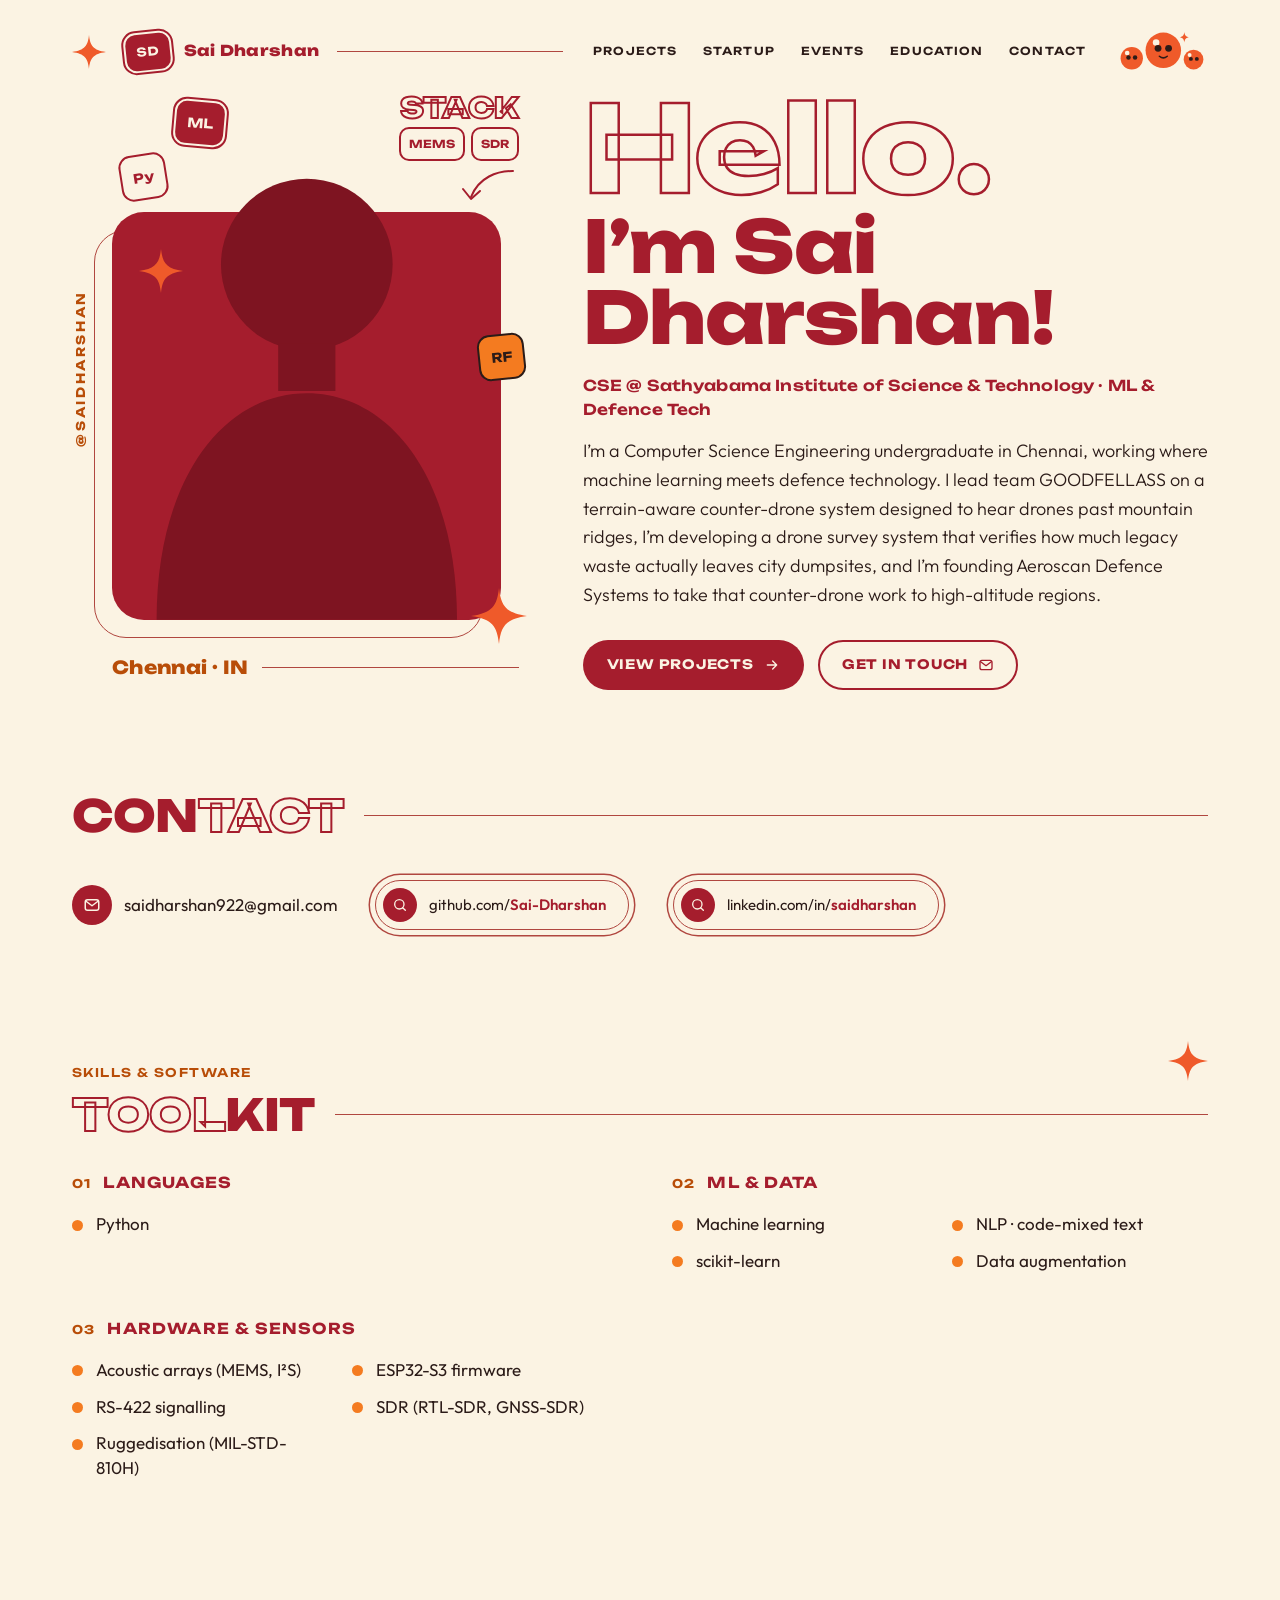
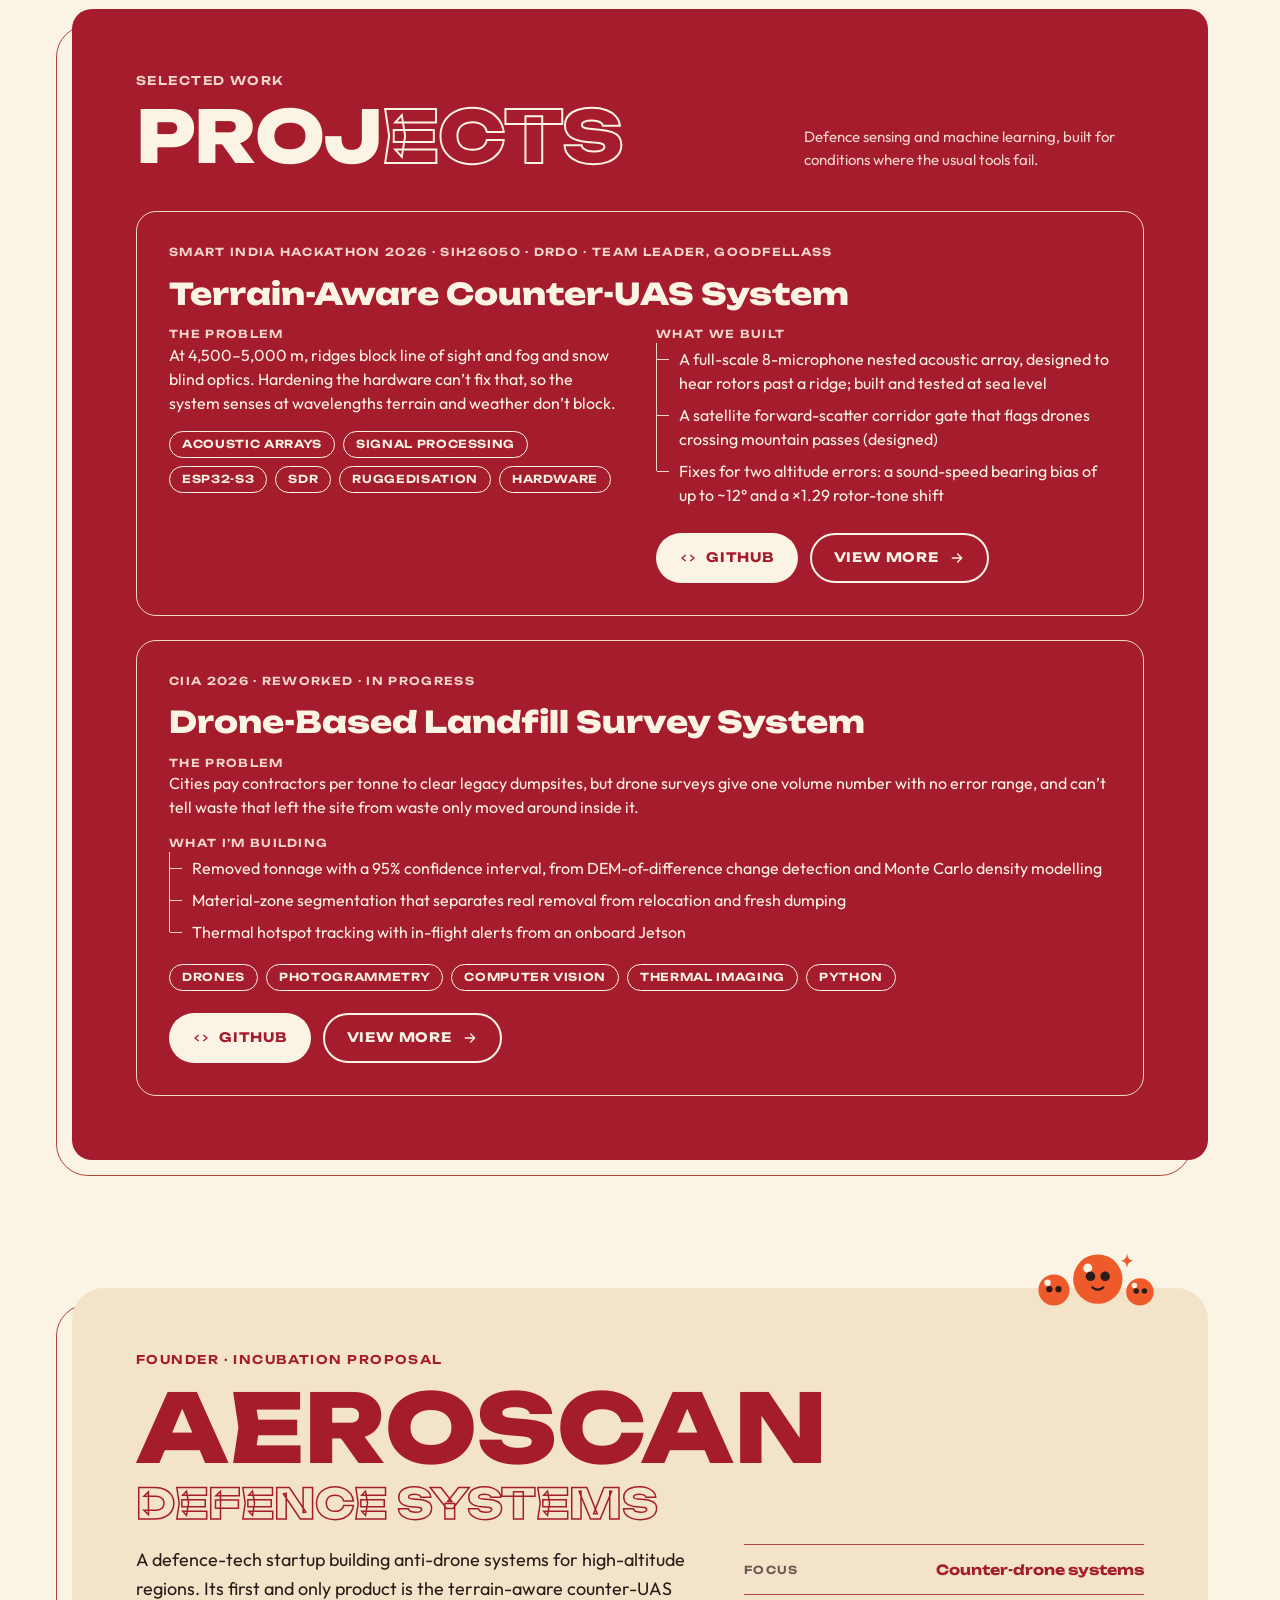
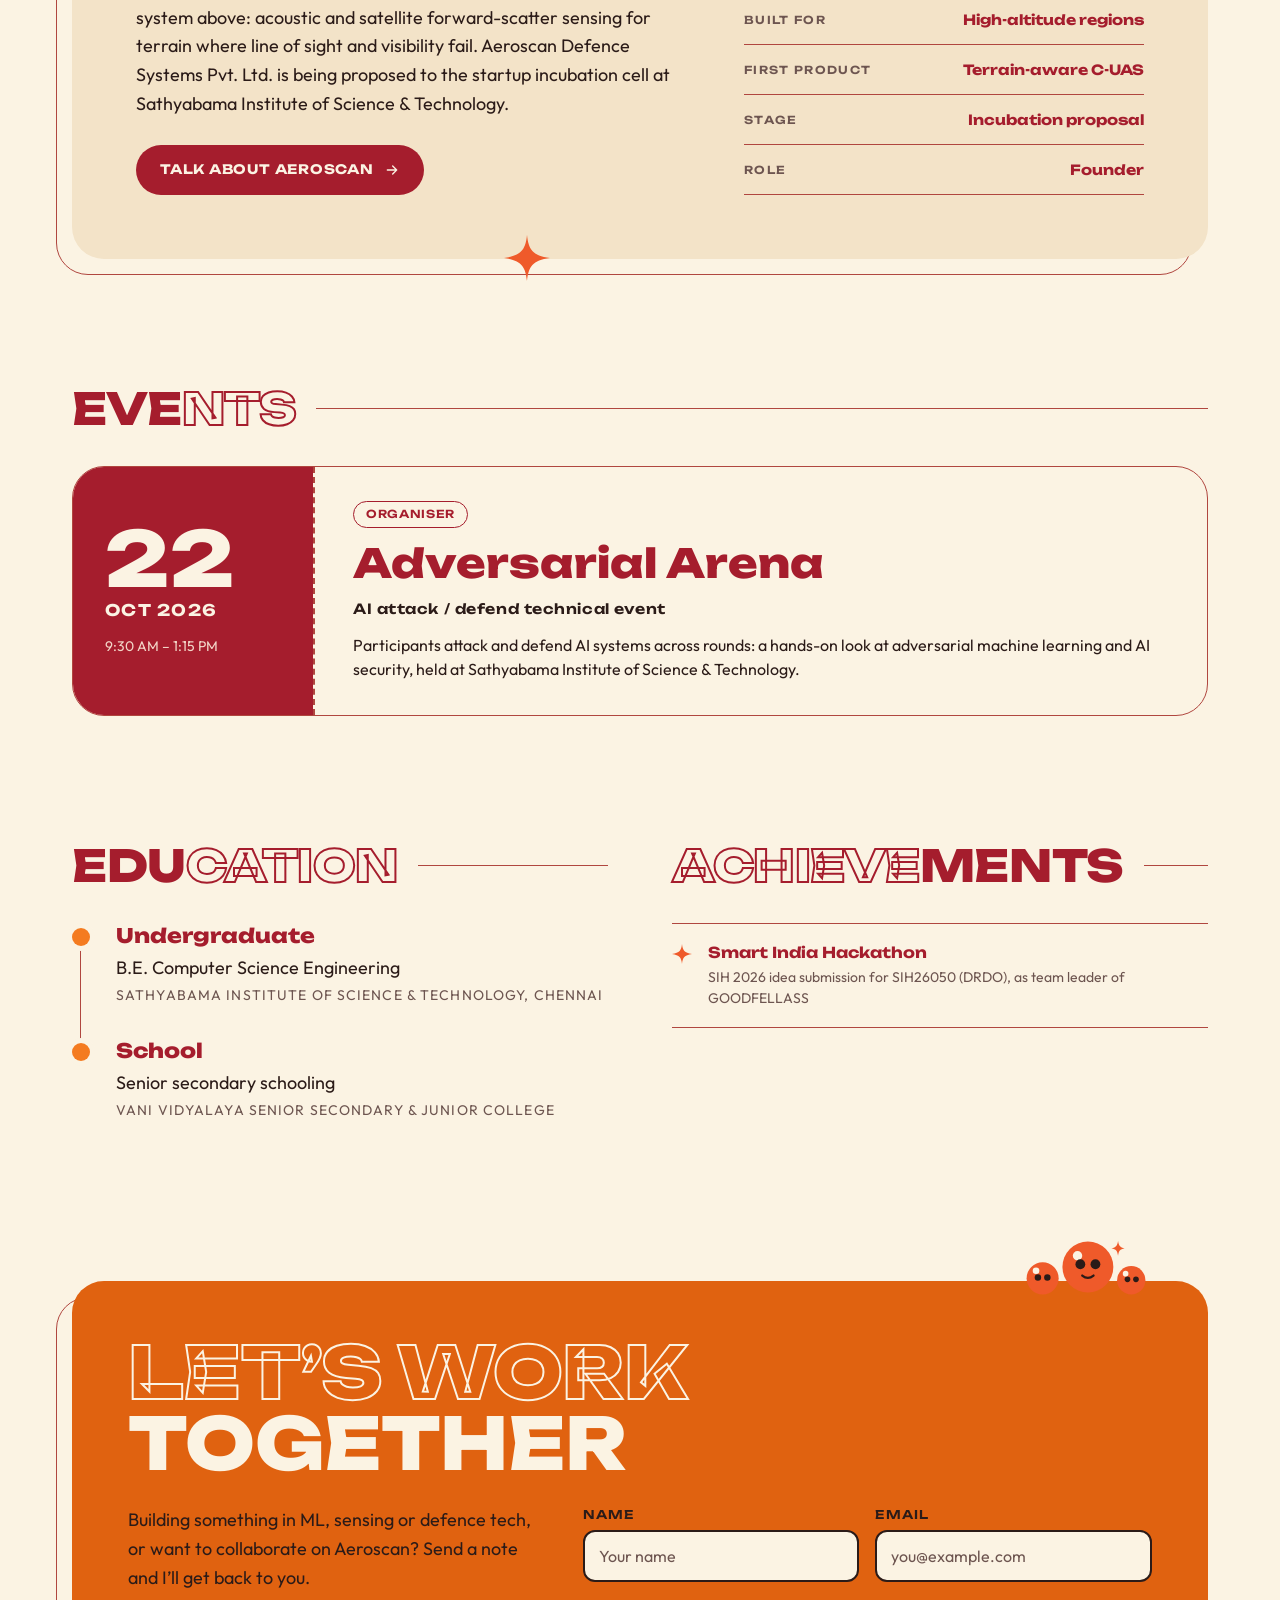
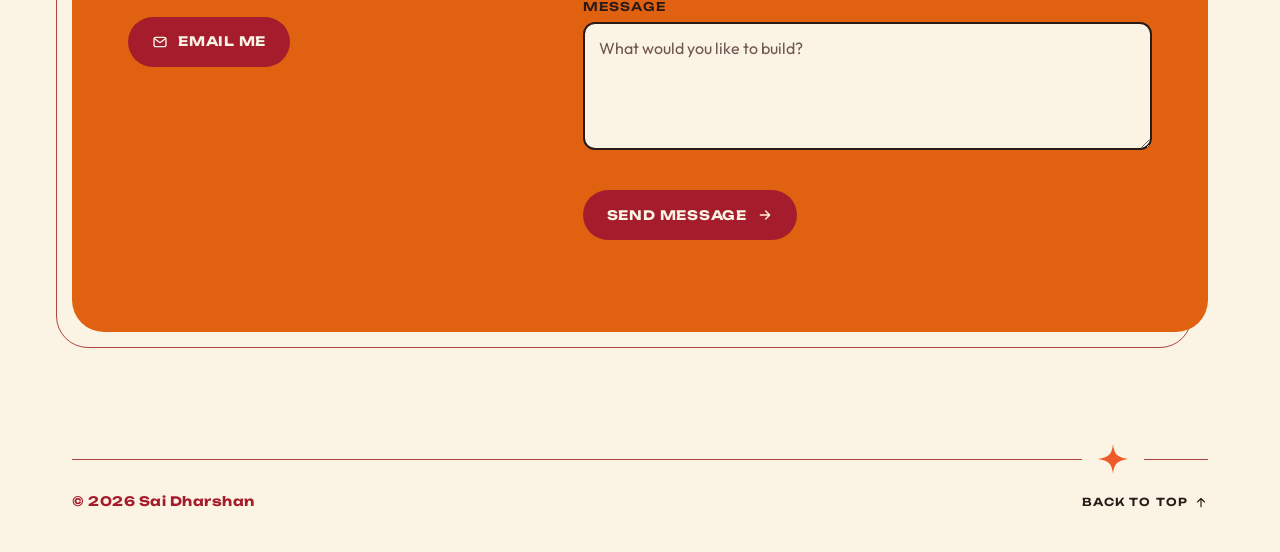
==== index.html @ 8430904b "Merge pull request #4 from Sai-Dharshan/project-pages Project pages" ====
<!doctype html>
<html lang="en">
<head>
<meta charset="utf-8">
<meta name="viewport" content="width=device-width, initial-scale=1">
<title>Sai Dharshan — Portfolio</title>
<meta name="description" content="Sai Dharshan: Computer Science Engineering undergraduate in Chennai working on machine learning and defence technology, and founder of Aeroscan Defence Systems.">
<meta name="author" content="Sai Dharshan">
<meta name="theme-color" content="#a51d2d">
<meta property="og:type" content="website">
<meta property="og:title" content="Sai Dharshan — Portfolio">
<meta property="og:description" content="Machine learning meets defence technology: counter-drone sensing, drone surveys of legacy dumpsites, and Aeroscan Defence Systems.">
<link rel="icon" href="assets/img/favicon.svg" type="image/svg+xml">
<link rel="preconnect" href="https://fonts.googleapis.com">
<link rel="preconnect" href="https://fonts.gstatic.com" crossorigin>
<link rel="stylesheet" href="https://fonts.googleapis.com/css2?family=Outfit:wght@300;400;500;600&family=Unbounded:wght@500;600;700;800&display=swap">
<link rel="stylesheet" href="assets/css/tokens.css">
<link rel="stylesheet" href="assets/css/components.css">
<link rel="stylesheet" href="assets/css/site.css">
<script src="assets/js/main.js"></script>
</head>
<body class="sd-root">
<a class="skip" href="#main">Skip to content</a>

<div class="wrap">
  <div class="topbar">
    <svg class="sd-spark" viewBox="0 0 48 48" aria-hidden="true"><path d="M24 0C25.6 15 29.6 21.4 48 24C29.6 26.6 25.6 33 24 48C22.4 33 18.4 26.6 0 24C18.4 21.4 22.4 15 24 0Z"/></svg>
    <a class="brand" href="#top" aria-label="Sai Dharshan, back to top"><span class="sd-sticker sd-sticker--crimson">SD</span><span class="txt">Sai Dharshan</span></a>
    <span class="grow" aria-hidden="true"></span>
    <button class="menu-btn" id="menu-btn" type="button" aria-expanded="false" aria-controls="site-nav"><svg viewBox="0 0 24 24" fill="none" stroke="currentColor" stroke-width="2" stroke-linecap="round" aria-hidden="true"><path d="M4 7h16M4 12h16M4 17h16"/></svg>Menu</button>
    <nav class="nav" id="site-nav" aria-label="Sections">
      <a href="#projects">Projects</a><a href="#startup">Startup</a><a href="#events">Events</a><a href="#education">Education</a><a href="#contact">Contact</a>
    </nav>
    <svg class="sd-blobs" viewBox="0 0 140 72" aria-hidden="true"><g class="b"><circle cx="24" cy="46" r="17"/><circle cx="72" cy="34" r="27"/><circle cx="118" cy="48" r="15"/></g><g class="h"><circle cx="17" cy="38" r="3.5"/><circle cx="61" cy="22" r="5"/><circle cx="112" cy="41" r="3"/></g><g class="e"><circle cx="19" cy="45" r="3.4"/><circle cx="29" cy="45" r="3.4"/><circle cx="64" cy="31" r="5.2"/><circle cx="80" cy="31" r="5.2"/><circle cx="114" cy="47" r="3"/><circle cx="123" cy="47" r="3"/></g><path class="m" d="M66 43q6 5 12 0"/><path class="b" d="M104 6c.7 5 2 7 7 8-5 1-6.3 3-7 8-.7-5-2-7-7-8 5-1 6.3-3 7-8Z"/></svg>
  </div>
</div>

<main id="main">

<!-- 1 · HERO -->
<header class="wrap" id="top">
  <div class="hero-grid">
    <div class="portrait sd-reveal">
      <span class="handle" aria-hidden="true">@saidharshan</span>
      <div class="pstage">
        <div class="pframe" aria-hidden="true"></div>
        <div class="pblock" aria-hidden="true"></div>
        <svg class="sd-spark sp1" viewBox="0 0 48 48" aria-hidden="true"><path d="M24 0C25.6 15 29.6 21.4 48 24C29.6 26.6 25.6 33 24 48C22.4 33 18.4 26.6 0 24C18.4 21.4 22.4 15 24 0Z"/></svg>
        <div class="photo" aria-hidden="true">
          <svg viewBox="0 0 300 400">
            <path class="sil" d="M150 30a72 72 0 1 1 0 144a72 72 0 1 1 0-144Z"/>
            <path class="sil" d="M126 168h48v40h-48Z"/>
            <path class="sil" d="M24 400c0-118 56-190 126-190s126 72 126 190Z"/>
          </svg>
        </div>
        <span class="st st1 sd-sticker">Py</span>
        <span class="st st2 sd-sticker sd-sticker--crimson">ML</span>
        <span class="st st3 sd-sticker sd-sticker--orange">RF</span>
        <div class="stack" aria-hidden="true">
          <span class="sd-split sd-split--sm"><span class="o">Stack</span></span>
          <div class="chips"><span class="sd-sticker">MEMS</span><span class="sd-sticker">SDR</span></div>
          <svg class="arrow" viewBox="0 0 70 40"><path d="M64 4C48 4 30 10 22 30"/><path d="M14 22l8 10 9-8"/></svg>
        </div>
        <svg class="sd-spark sp2" viewBox="0 0 48 48" aria-hidden="true"><path d="M24 0C25.6 15 29.6 21.4 48 24C29.6 26.6 25.6 33 24 48C22.4 33 18.4 26.6 0 24C18.4 21.4 22.4 15 24 0Z"/></svg>
      </div>
      <div class="loc">Chennai · IN</div>
    </div>

    <div class="intro sd-reveal">
      <p class="sd-split sd-split--xl sd-split--case" aria-hidden="true"><span class="o">Hello.</span></p>
      <h1 class="sd-split sd-split--lg sd-split--case"><span class="s">I’m Sai Dharshan!</span></h1>
      <p class="where">CSE @ Sathyabama Institute of Science &amp; Technology · ML &amp; Defence Tech</p>
      <p class="lede">I’m a Computer Science Engineering undergraduate in Chennai, working where machine learning meets defence technology. I lead team GOODFELLASS on a terrain-aware counter-drone system designed to hear drones past mountain ridges, I’m developing a drone survey system that verifies how much legacy waste actually leaves city dumpsites, and I’m founding Aeroscan Defence Systems to take that counter-drone work to high-altitude regions.</p>
      <div class="cta-row">
        <a class="sd-btn sd-btn--primary" href="#projects">View Projects <svg viewBox="0 0 24 24" fill="none" stroke="currentColor" stroke-width="2" stroke-linecap="round" stroke-linejoin="round" aria-hidden="true"><path d="M5 12h14m-6-6 6 6-6 6"/></svg></a>
        <a class="sd-btn sd-btn--ghost" href="#contact">Get in touch <svg viewBox="0 0 24 24" fill="none" stroke="currentColor" stroke-width="2" stroke-linecap="round" stroke-linejoin="round" aria-hidden="true"><rect x="3" y="5" width="18" height="14" rx="3"/><path d="m4 7 8 6 8-6"/></svg></a>
      </div>
    </div>
  </div>
</header>

<!-- 2 · CONTACT STRIP -->
<section class="wrap sec" aria-labelledby="contact-strip-h">
  <div class="sd-head sec-head sd-reveal"><h2 id="contact-strip-h" class="sd-split"><span class="s">Con</span><span class="o">tact</span></h2></div>
  <div class="strip-row sd-reveal">
    <a class="ci-item" href="mailto:saidharshan922@gmail.com"><span class="ci"><svg viewBox="0 0 24 24" fill="none" stroke="currentColor" stroke-width="2" stroke-linecap="round" stroke-linejoin="round" aria-hidden="true"><rect x="3" y="5" width="18" height="14" rx="3"/><path d="m4 7 8 6 8-6"/></svg></span><span>saidharshan922@gmail.com</span></a>
    <a class="sd-pill" href="https://github.com/Sai-Dharshan" target="_blank" rel="noopener"><span class="sd-pill__icon"><svg viewBox="0 0 24 24" fill="none" stroke="currentColor" stroke-width="2" stroke-linecap="round" stroke-linejoin="round" aria-hidden="true"><circle cx="11" cy="11" r="7"/><path d="m20 20-4-4"/></svg></span><span class="sd-pill__text">github.com/<b>Sai-Dharshan</b></span></a>
    <a class="sd-pill" href="https://www.linkedin.com/in/saidharshan" target="_blank" rel="noopener"><span class="sd-pill__icon"><svg viewBox="0 0 24 24" fill="none" stroke="currentColor" stroke-width="2" stroke-linecap="round" stroke-linejoin="round" aria-hidden="true"><circle cx="11" cy="11" r="7"/><path d="m20 20-4-4"/></svg></span><span class="sd-pill__text">linkedin.com/in/<b>saidharshan</b></span></a>
  </div>
</section>

<!-- 3 · SKILLS -->
<section class="wrap sec skills" aria-labelledby="skills-h">
  <svg class="sd-spark deco" viewBox="0 0 48 48" aria-hidden="true"><path d="M24 0C25.6 15 29.6 21.4 48 24C29.6 26.6 25.6 33 24 48C22.4 33 18.4 26.6 0 24C18.4 21.4 22.4 15 24 0Z"/></svg>
  <div class="sec-head sd-reveal">
    <p class="sd-eyebrow">Skills &amp; software</p>
    <div class="sd-head"><h2 id="skills-h" class="sd-split"><span class="o">Tool</span><span class="s">kit</span></h2></div>
  </div>
  <div class="skills-grid">
    <div class="skill sd-reveal"><h3><span class="n">01</span>Languages</h3>
      <ul class="sd-dots"><li>Python</li></ul></div>
    <div class="skill sd-reveal"><h3><span class="n">02</span>ML &amp; Data</h3>
      <ul class="sd-dots"><li>Machine learning</li><li>NLP · code-mixed text</li><li>scikit-learn</li><li>Data augmentation</li></ul></div>
    <div class="skill sd-reveal"><h3><span class="n">03</span>Hardware &amp; Sensors</h3>
      <ul class="sd-dots"><li>Acoustic arrays (MEMS, I²S)</li><li>ESP32-S3 firmware</li><li>RS-422 signalling</li><li>SDR (RTL-SDR, GNSS-SDR)</li><li>Ruggedisation (MIL-STD-810H)</li></ul></div>
  </div>
</section>

<!-- 4 · PROJECTS -->
<section class="wrap sec projects" id="projects" aria-labelledby="projects-h">
  <div class="sd-offset sd-reveal">
    <div class="sd-panel sd-on-crimson">
      <div class="panel-head">
        <div>
          <p class="sd-eyebrow">Selected work</p>
          <h2 id="projects-h" class="sd-split sd-split--lg sd-split--cream"><span class="s">Proj</span><span class="o">ects</span></h2>
        </div>
        <p class="note">Defence sensing and machine learning, built for conditions where the usual tools fail.</p>
      </div>
      <div class="proj-grid">
        <article class="sd-project feat">
          <p class="sd-project__kicker">Smart India Hackathon 2026 · SIH26050 · DRDO · Team leader, GOODFELLASS</p>
          <h3 class="sd-project__title">Terrain-Aware Counter-UAS System</h3>
          <div class="feat-body">
            <div>
              <div><p class="sd-project__label">The problem</p>
                <p>At 4,500–5,000 m, ridges block line of sight and fog and snow blind optics. Hardening the hardware can’t fix that, so the system senses at wavelengths terrain and weather don’t block.</p></div>
              <div class="sd-tags"><span class="sd-tag">Acoustic arrays</span><span class="sd-tag">Signal processing</span><span class="sd-tag">ESP32-S3</span><span class="sd-tag">SDR</span><span class="sd-tag">Ruggedisation</span><span class="sd-tag">Hardware</span></div>
            </div>
            <div>
              <div><p class="sd-project__label">What we built</p>
                <ul class="sd-tree">
                  <li>A full-scale 8-microphone nested acoustic array, designed to hear rotors past a ridge; built and tested at sea level</li>
                  <li>A satellite forward-scatter corridor gate that flags drones crossing mountain passes (designed)</li>
                  <li>Fixes for two altitude errors: a sound-speed bearing bias of up to ~12° and a ×1.29 rotor-tone shift</li>
                </ul></div>
              <div class="sd-btnrow">
                <a class="sd-btn sd-btn--cream" href="https://github.com/Sai-Dharshan" target="_blank" rel="noopener"><svg viewBox="0 0 24 24" fill="none" stroke="currentColor" stroke-width="2" stroke-linecap="round" stroke-linejoin="round" aria-hidden="true"><path d="m8 8-5 4 5 4m8-8 5 4-5 4"/></svg> GitHub</a>
                <a class="sd-btn sd-btn--line-cream" href="projects/counter-uas.html" aria-label="View more about the Terrain-Aware Counter-UAS System">View more <svg viewBox="0 0 24 24" fill="none" stroke="currentColor" stroke-width="2" stroke-linecap="round" stroke-linejoin="round" aria-hidden="true"><path d="M5 12h14m-6-6 6 6-6 6"/></svg></a>
              </div>
            </div>
          </div>
        </article>

        <article class="sd-project">
          <p class="sd-project__kicker">CiiA 2026 · Reworked · In progress</p>
          <h3 class="sd-project__title">Drone-Based Landfill Survey System</h3>
          <div><p class="sd-project__label">The problem</p>
            <p>Cities pay contractors per tonne to clear legacy dumpsites, but drone surveys give one volume number with no error range, and can’t tell waste that left the site from waste only moved around inside it.</p></div>
          <div><p class="sd-project__label">What I’m building</p>
            <ul class="sd-tree">
              <li>Removed tonnage with a 95% confidence interval, from DEM-of-difference change detection and Monte Carlo density modelling</li>
              <li>Material-zone segmentation that separates real removal from relocation and fresh dumping</li>
              <li>Thermal hotspot tracking with in-flight alerts from an onboard Jetson</li>
            </ul></div>
          <div class="sd-tags"><span class="sd-tag">Drones</span><span class="sd-tag">Photogrammetry</span><span class="sd-tag">Computer vision</span><span class="sd-tag">Thermal imaging</span><span class="sd-tag">Python</span></div>
          <div class="sd-btnrow">
            <a class="sd-btn sd-btn--cream" href="https://github.com/Sai-Dharshan" target="_blank" rel="noopener"><svg viewBox="0 0 24 24" fill="none" stroke="currentColor" stroke-width="2" stroke-linecap="round" stroke-linejoin="round" aria-hidden="true"><path d="m8 8-5 4 5 4m8-8 5 4-5 4"/></svg> GitHub</a>
            <a class="sd-btn sd-btn--line-cream" href="projects/landfill-survey.html" aria-label="View more about the Drone-Based Landfill Survey System">View more <svg viewBox="0 0 24 24" fill="none" stroke="currentColor" stroke-width="2" stroke-linecap="round" stroke-linejoin="round" aria-hidden="true"><path d="M5 12h14m-6-6 6 6-6 6"/></svg></a>
          </div>
        </article>

      </div>
    </div>
  </div>
</section>

<!-- 5 · STARTUP -->
<section class="wrap sec" id="startup" aria-labelledby="startup-h">
  <div class="sd-offset sd-reveal">
    <div class="startup-card">
      <svg class="sd-blobs" viewBox="0 0 140 72" aria-hidden="true"><g class="b"><circle cx="24" cy="46" r="17"/><circle cx="72" cy="34" r="27"/><circle cx="118" cy="48" r="15"/></g><g class="h"><circle cx="17" cy="38" r="3.5"/><circle cx="61" cy="22" r="5"/><circle cx="112" cy="41" r="3"/></g><g class="e"><circle cx="19" cy="45" r="3.4"/><circle cx="29" cy="45" r="3.4"/><circle cx="64" cy="31" r="5.2"/><circle cx="80" cy="31" r="5.2"/><circle cx="114" cy="47" r="3"/><circle cx="123" cy="47" r="3"/></g><path class="m" d="M66 43q6 5 12 0"/><path class="b" d="M104 6c.7 5 2 7 7 8-5 1-6.3 3-7 8-.7-5-2-7-7-8 5-1 6.3-3 7-8Z"/></svg>
      <div>
        <p class="sd-eyebrow">Founder · Incubation proposal</p>
        <h2 id="startup-h" class="sd-split name"><span class="s">Aeroscan</span><span class="o">Defence Systems</span></h2>
        <p class="lede">A defence-tech startup building anti-drone systems for high-altitude regions. Its first and only product is the terrain-aware counter-UAS system above: acoustic and satellite forward-scatter sensing for terrain where line of sight and visibility fail. Aeroscan Defence Systems Pvt. Ltd. is being proposed to the startup incubation cell at Sathyabama Institute of Science &amp; Technology.</p>
        <div class="cta-row"><a class="sd-btn sd-btn--primary" href="#contact">Talk about Aeroscan <svg viewBox="0 0 24 24" fill="none" stroke="currentColor" stroke-width="2" stroke-linecap="round" stroke-linejoin="round" aria-hidden="true"><path d="M5 12h14m-6-6 6 6-6 6"/></svg></a></div>
      </div>
      <dl class="facts">
        <div><dt>Focus</dt><dd>Counter-drone systems</dd></div>
        <div><dt>Built for</dt><dd>High-altitude regions</dd></div>
        <div><dt>First product</dt><dd>Terrain-aware C-UAS</dd></div>
        <div><dt>Stage</dt><dd>Incubation proposal</dd></div>
        <div><dt>Role</dt><dd>Founder</dd></div>
      </dl>
      <svg class="sd-spark" viewBox="0 0 48 48" aria-hidden="true"><path d="M24 0C25.6 15 29.6 21.4 48 24C29.6 26.6 25.6 33 24 48C22.4 33 18.4 26.6 0 24C18.4 21.4 22.4 15 24 0Z"/></svg>
    </div>
  </div>
</section>

<!-- 6 · EVENTS -->
<section class="wrap sec" id="events" aria-labelledby="events-h">
  <div class="sd-head sec-head sd-reveal"><h2 id="events-h" class="sd-split"><span class="s">Eve</span><span class="o">nts</span></h2></div>
  <article class="event sd-reveal">
    <div class="event-date"><span class="d">22</span><span class="m">OCT 2026</span><span class="t">9:30 AM – 1:15 PM</span></div>
    <div class="event-body">
      <span class="sd-tag" style="align-self:flex-start">Organiser</span>
      <h3>Adversarial Arena</h3>
      <p class="sub">AI attack / defend technical event</p>
      <p>Participants attack and defend AI systems across rounds: a hands-on look at adversarial machine learning and AI security, held at Sathyabama Institute of Science &amp; Technology.</p>
    </div>
  </article>
</section>

<!-- 7 · EDUCATION  +  8 · ACHIEVEMENTS -->
<section class="wrap sec" aria-label="Education and achievements">
  <div class="two">
    <div id="education">
      <div class="sd-head sec-head sd-reveal"><h2 class="sd-split"><span class="s">Edu</span><span class="o">cation</span></h2></div>
      <ol class="sd-timeline sd-reveal">
        <li><p class="sd-timeline__when">Undergraduate</p>
          <p class="sd-timeline__what">B.E. Computer Science Engineering</p>
          <p class="sd-timeline__meta">Sathyabama Institute of Science &amp; Technology, Chennai</p></li>
        <li><p class="sd-timeline__when">School</p>
          <p class="sd-timeline__what">Senior secondary schooling</p>
          <p class="sd-timeline__meta">Vani Vidyalaya Senior Secondary &amp; Junior College</p></li>
      </ol>
    </div>
    <div id="achievements">
      <div class="sd-head sec-head sd-reveal"><h2 class="sd-split"><span class="o">Achieve</span><span class="s">ments</span></h2></div>
      <ul class="ach sd-reveal">
        <li><svg class="sd-spark" viewBox="0 0 48 48" aria-hidden="true"><path d="M24 0C25.6 15 29.6 21.4 48 24C29.6 26.6 25.6 33 24 48C22.4 33 18.4 26.6 0 24C18.4 21.4 22.4 15 24 0Z"/></svg><div><p class="t">Smart India Hackathon</p><p class="m">SIH 2026 idea submission for SIH26050 (DRDO), as team leader of GOODFELLASS</p></div></li>
      </ul>
    </div>
  </div>
</section>

<!-- 9 · LET'S WORK TOGETHER -->
<section class="wrap sec cta-sec" id="contact" aria-labelledby="cta-h">
  <div class="sd-offset sd-reveal">
    <div class="sd-cta">
      <svg class="sd-blobs" viewBox="0 0 140 72" aria-hidden="true"><g class="b"><circle cx="24" cy="46" r="17"/><circle cx="72" cy="34" r="27"/><circle cx="118" cy="48" r="15"/></g><g class="h"><circle cx="17" cy="38" r="3.5"/><circle cx="61" cy="22" r="5"/><circle cx="112" cy="41" r="3"/></g><g class="e"><circle cx="19" cy="45" r="3.4"/><circle cx="29" cy="45" r="3.4"/><circle cx="64" cy="31" r="5.2"/><circle cx="80" cy="31" r="5.2"/><circle cx="114" cy="47" r="3"/><circle cx="123" cy="47" r="3"/></g><path class="m" d="M66 43q6 5 12 0"/><path class="b" d="M104 6c.7 5 2 7 7 8-5 1-6.3 3-7 8-.7-5-2-7-7-8 5-1 6.3-3 7-8Z"/></svg>
      <h2 id="cta-h" class="sd-split sd-split--lg cta-title"><span class="o">Let’s work</span><span class="s">together</span></h2>
      <div class="cta-grid">
        <div>
          <p class="lede">Building something in ML, sensing or defence tech, or want to collaborate on Aeroscan? Send a note and I’ll get back to you.</p>
          <a class="sd-btn sd-btn--primary" href="mailto:saidharshan922@gmail.com"><svg viewBox="0 0 24 24" fill="none" stroke="currentColor" stroke-width="2" stroke-linecap="round" stroke-linejoin="round" aria-hidden="true"><rect x="3" y="5" width="18" height="14" rx="3"/><path d="m4 7 8 6 8-6"/></svg> Email me</a>
        </div>
        <form class="form" id="contact-form">
          <div class="sd-field"><label for="f-name">Name</label><input id="f-name" name="name" autocomplete="name" placeholder="Your name" required></div>
          <div class="sd-field"><label for="f-email">Email</label><input id="f-email" name="email" type="email" autocomplete="email" placeholder="you@example.com" required></div>
          <div class="sd-field full"><label for="f-msg">Message</label><textarea id="f-msg" name="message" placeholder="What would you like to build?" required></textarea></div>
          <div class="full"><button class="sd-btn sd-btn--primary" type="submit">Send message <svg viewBox="0 0 24 24" fill="none" stroke="currentColor" stroke-width="2" stroke-linecap="round" stroke-linejoin="round" aria-hidden="true"><path d="M5 12h14m-6-6 6 6-6 6"/></svg></button></div>
          <p class="sent full" id="sent" role="status"></p>
        </form>
      </div>
    </div>
  </div>
</section>

</main>

<!-- 10 · FOOTER -->
<footer class="foot">
  <div class="foot-line"><hr class="sd-rule"><svg class="sd-spark" viewBox="0 0 48 48" aria-hidden="true"><path d="M24 0C25.6 15 29.6 21.4 48 24C29.6 26.6 25.6 33 24 48C22.4 33 18.4 26.6 0 24C18.4 21.4 22.4 15 24 0Z"/></svg><hr class="sd-rule" style="flex:0 0 64px"></div>
  <div class="foot-row"><span class="c">© <span id="year">2026</span> Sai Dharshan</span><a href="#top">Back to top <svg viewBox="0 0 24 24" fill="none" stroke="currentColor" stroke-width="2" stroke-linecap="round" stroke-linejoin="round" aria-hidden="true"><path d="M12 20V6m-6 6 6-6 6 6"/></svg></a></div>
</footer>
</body>
</html>
---- assets/css/tokens.css ----
/* Design tokens: colour, type, spacing, radius and line weights. */
:root {
  --cream: #fbf3e3;
  --cream-deep: #f3e3c8;
  --ink: #2b1b18;
  --ink-muted: #6d5550;
  --crimson: #a51d2d;
  --crimson-deep: #7e1421;
  --line: #b0463f;
  --orange: #f47b20;
  --orange-deep: #e06210;
  --orange-ink: #b84d08;
  --spark: #ef5a2a;
  --on-crimson: var(--cream);
  --on-crimson-muted: #f3d6c8;
  --on-orange: var(--ink);

  --font-display: "Unbounded", "Arial Black", system-ui, sans-serif;
  --font-sans: "Outfit", "Segoe UI", system-ui, sans-serif;

  --space-1: 4px;
  --space-2: 8px;
  --space-3: 12px;
  --space-4: 16px;
  --space-6: 24px;
  --space-8: 32px;
  --space-12: 48px;
  --space-16: 64px;
  --space-24: 96px;

  --radius-sm: 12px;
  --radius-md: 20px;
  --radius-lg: 32px;
  --radius-pill: 999px;

  --hairline: 1.5px;
  --outline-stroke: 2px;

  color-scheme: light;
}
---- assets/css/components.css ----
/* Component styles. Colours, radii, spacing and line weights come from tokens.css. */
*, *::before, *::after { box-sizing: border-box; }
.sd-root { margin: 0; background: var(--cream); color: var(--ink); font-family: var(--font-sans); font-size: 16px; line-height: 1.5; font-weight: 400; -webkit-font-smoothing: antialiased; }
.sd-root :focus-visible { outline: 3px solid var(--ink); outline-offset: 3px; border-radius: 6px; }
.sd-on-crimson :focus-visible { outline-color: var(--cream); }

/* ---- SplitHeading: one word, part solid, part outlined ---- */
.sd-split { --sd-c: var(--crimson); color: var(--sd-c); font-family: var(--font-display); font-weight: 800; text-transform: uppercase; line-height: .98; letter-spacing: -.01em; margin: 0; font-size: clamp(30px, 4vw, 44px); }
.sd-split .s { color: var(--sd-c); }
.sd-split .o { color: transparent; -webkit-text-stroke: var(--outline-stroke) var(--sd-c); }
.sd-split--case { text-transform: none; }
.sd-split--xl { font-size: clamp(64px, 10vw, 120px); line-height: .95; }
.sd-split--xl .o { -webkit-text-stroke-width: 2.5px; }
.sd-split--lg { font-size: clamp(40px, 6.2vw, 72px); }
.sd-split--sm { font-size: clamp(22px, 2.6vw, 28px); }
.sd-split--cream { --sd-c: var(--cream); }
@supports not (-webkit-text-stroke: 1px) { .sd-split .o { color: var(--sd-c); } }

/* ---- Eyebrow + section head with a connecting line ---- */
.sd-eyebrow { font-family: var(--font-display); font-weight: 600; font-size: 12px; line-height: 16px; letter-spacing: .12em; text-transform: uppercase; color: var(--orange-ink); margin: 0; }
.sd-on-crimson .sd-eyebrow { color: var(--on-crimson-muted); }
.sd-head { display: flex; align-items: center; gap: 20px; }
.sd-head::after { content: ""; flex: 1; min-width: 24px; border-top: var(--hairline) solid var(--line); }
.sd-on-crimson .sd-head::after { border-top-color: var(--on-crimson-muted); }
.sd-rule { border: 0; border-top: var(--hairline) solid var(--line); margin: 0; }

/* ---- Button ---- */
.sd-btn { display: inline-flex; align-items: center; justify-content: center; gap: 10px; font-family: var(--font-display); font-weight: 700; font-size: 13px; line-height: 1; letter-spacing: .06em; text-transform: uppercase; text-decoration: none; padding: 15px 22px; border-radius: var(--radius-pill); border: 2px solid transparent; cursor: pointer; transition: transform .18s ease, background-color .18s ease, color .18s ease, border-color .18s ease; }
.sd-btn svg { width: 16px; height: 16px; flex: none; }
.sd-btn:hover { transform: translateY(-2px); }
.sd-btn--primary { background: var(--crimson); color: var(--on-crimson); }
.sd-btn--primary:hover { background: var(--crimson-deep); }
.sd-btn--accent { background: var(--orange); color: var(--ink); border-color: var(--ink); }
.sd-btn--ghost { background: transparent; color: var(--crimson); border-color: var(--crimson); }
.sd-btn--ghost:hover { background: var(--crimson); color: var(--on-crimson); }
.sd-btn--cream { background: var(--cream); color: var(--crimson); }
.sd-btn--cream:hover { background: var(--cream-deep); }
.sd-btn--line-cream { background: transparent; color: var(--cream); border-color: var(--cream); }
.sd-btn--line-cream:hover { background: var(--cream); color: var(--crimson); }

/* ---- PillLink: a link dressed as a search bar ---- */
.sd-pill { display: inline-flex; align-items: center; gap: 12px; margin: 7px; padding: 7px 22px 7px 7px; background: var(--cream); color: var(--ink); text-decoration: none; font-size: 15px; line-height: 1.2; border: var(--hairline) solid var(--line); border-radius: var(--radius-pill); box-shadow: 0 0 0 5px var(--cream), 0 0 0 6.5px var(--line); transition: transform .18s ease; max-width: calc(100% - 14px); }
.sd-pill b { font-weight: 600; color: var(--crimson); }
.sd-pill__icon { flex: none; width: 34px; height: 34px; border-radius: 50%; display: grid; place-items: center; background: var(--crimson); color: var(--on-crimson); }
.sd-pill__icon svg { width: 16px; height: 16px; }
.sd-pill__text { overflow: hidden; text-overflow: ellipsis; white-space: nowrap; }
.sd-pill:hover { transform: translateY(-2px); }

/* ---- Sticker: tilted rounded badge ---- */
.sd-sticker { display: inline-grid; place-items: center; min-width: 46px; height: 46px; padding: 0 11px; border-radius: var(--radius-sm); background: var(--cream); border: 2px solid var(--crimson); color: var(--crimson); font-family: var(--font-display); font-weight: 700; font-size: 13px; line-height: 1; white-space: nowrap; transform: rotate(var(--tilt, 0deg)); }
.sd-sticker--crimson { background: var(--crimson); color: var(--on-crimson); border-color: var(--cream); box-shadow: 0 0 0 2px var(--crimson); }
.sd-sticker--orange { background: var(--orange); color: var(--ink); border-color: var(--ink); }

/* ---- Decoration: sparkle + blob mascot ---- */
.sd-spark { display: inline-block; width: 28px; height: 28px; fill: var(--spark); flex: none; }
.sd-spark--cream { fill: var(--cream); }
.sd-blobs { display: inline-block; width: 112px; height: auto; flex: none; }
.sd-blobs .b { fill: var(--spark); }
.sd-blobs .h { fill: var(--cream); }
.sd-blobs .e { fill: var(--ink); }
.sd-blobs .m { fill: none; stroke: var(--ink); stroke-width: 2.4; stroke-linecap: round; }

/* ---- Offset frame: a thin line shifted behind a block ---- */
.sd-offset { position: relative; }
.sd-offset::before { content: ""; position: absolute; inset: 16px 16px -16px -16px; border: var(--hairline) solid var(--line); border-radius: var(--radius-lg); pointer-events: none; }
.sd-offset > * { position: relative; }

/* ---- DotList ---- */
.sd-dots { list-style: none; margin: 0; padding: 0; display: grid; grid-template-columns: repeat(2, minmax(0, 1fr)); gap: 12px 24px; }
.sd-dots--one { grid-template-columns: 1fr; }
.sd-dots li { position: relative; padding-left: 24px; font-size: 17px; line-height: 1.45; }
.sd-dots li::before { content: ""; position: absolute; left: 0; top: .42em; width: 11px; height: 11px; border-radius: 50%; background: var(--orange); }
.sd-ph { color: var(--ink-muted); font-style: italic; }

/* ---- Tag ---- */
.sd-tag { display: inline-flex; align-items: center; font-family: var(--font-display); font-weight: 600; font-size: 11px; line-height: 1; letter-spacing: .06em; text-transform: uppercase; padding: 7px 12px; border-radius: var(--radius-pill); border: var(--hairline) solid currentColor; color: var(--crimson); }
.sd-on-crimson .sd-tag { color: var(--on-crimson); }
.sd-tags { display: flex; flex-wrap: wrap; gap: 8px; }

/* ---- Crimson panel + ProjectCard ---- */
.sd-panel { background: var(--crimson); color: var(--on-crimson); border-radius: var(--radius-md); padding: clamp(24px, 5vw, 64px); }
.sd-project { display: flex; flex-direction: column; gap: 16px; padding: clamp(22px, 3vw, 32px); border: var(--hairline) solid var(--on-crimson-muted); border-radius: var(--radius-md); color: var(--on-crimson); transition: transform .2s ease, background-color .2s ease; }
.sd-project:hover { transform: translateY(-3px); background: var(--crimson-deep); }
.sd-project__kicker { font-family: var(--font-display); font-weight: 600; font-size: 11px; letter-spacing: .12em; text-transform: uppercase; color: var(--on-crimson-muted); margin: 0; }
.sd-project__title { font-family: var(--font-display); font-weight: 800; font-size: clamp(22px, 2.4vw, 30px); line-height: 1.12; margin: 0; color: var(--on-crimson); }
.sd-project__label { font-family: var(--font-display); font-weight: 600; font-size: 11px; letter-spacing: .12em; text-transform: uppercase; color: var(--on-crimson-muted); margin: 0 0 6px; }
.sd-project p { margin: 0; }
.sd-project--empty { border-style: dashed; }
.sd-project--empty:hover { background: transparent; }
.sd-tree { list-style: none; margin: 0; padding: 0; }
.sd-tree li { position: relative; padding: 4px 0 4px 22px; border-left: var(--hairline) solid var(--on-crimson-muted); }
.sd-tree li::before { content: ""; position: absolute; left: 0; top: 1em; width: 12px; border-top: var(--hairline) solid var(--on-crimson-muted); }
.sd-tree li:last-child { border-left-color: transparent; }
.sd-tree li:last-child::after { content: ""; position: absolute; left: -1.5px; top: 0; height: 1em; border-left: var(--hairline) solid var(--on-crimson-muted); }
.sd-btnrow { display: flex; flex-wrap: wrap; gap: 12px; }

/* ---- Timeline ---- */
.sd-timeline { list-style: none; margin: 0; padding: 0; position: relative; }
.sd-timeline li { position: relative; padding: 0 0 32px 44px; }
.sd-timeline li:not(:last-child)::after { content: ""; position: absolute; left: 8.25px; top: 14px; bottom: -14px; border-left: var(--hairline) solid var(--line); }
.sd-timeline li:last-child { padding-bottom: 0; }
.sd-timeline li::before { content: ""; position: absolute; z-index: 1; left: 0; top: 5px; width: 18px; height: 18px; border-radius: 50%; background: var(--orange); box-shadow: 0 0 0 5px var(--cream); }
.sd-timeline__when { font-family: var(--font-display); font-weight: 800; font-size: 20px; line-height: 1.3; color: var(--crimson); margin: 0 0 6px; }
.sd-timeline__what { font-size: 18px; line-height: 1.45; font-weight: 400; margin: 0; }
.sd-timeline__meta { font-size: 14px; color: var(--ink-muted); text-transform: uppercase; letter-spacing: .08em; margin: 4px 0 0; }

/* ---- CTA card + fields ---- */
.sd-cta { background: var(--orange-deep); color: var(--on-orange); border-radius: var(--radius-lg); padding: clamp(26px, 5vw, 56px); }
.sd-cta .sd-split { --sd-c: var(--cream); }
.sd-field { display: flex; flex-direction: column; gap: 6px; }
.sd-field label { font-family: var(--font-display); font-weight: 600; font-size: 12px; letter-spacing: .1em; text-transform: uppercase; color: var(--ink); }
.sd-field input, .sd-field textarea { font: inherit; font-size: 16px; color: var(--ink); background: var(--cream); border: 2px solid var(--ink); border-radius: var(--radius-sm); padding: 12px 14px; width: 100%; }
.sd-field textarea { min-height: 128px; resize: vertical; }
.sd-field input::placeholder, .sd-field textarea::placeholder { color: var(--ink-muted); }

/* ---- Scroll fade-in (only once JS marks the page) ---- */
.sd-js .sd-reveal { opacity: 0; transform: translateY(18px); transition: opacity .7s ease, transform .7s ease; }
.sd-js .sd-reveal.is-in { opacity: 1; transform: none; }
@media (prefers-reduced-motion: reduce) {
  .sd-js .sd-reveal { opacity: 1; transform: none; transition: none; }
  .sd-btn, .sd-pill, .sd-project { transition: none; }
  .sd-btn:hover, .sd-pill:hover, .sd-project:hover { transform: none; }
}
---- assets/css/site.css ----
html, body { margin: 0; padding: 0; }
html { scroll-behavior: smooth; }
body { overflow-x: hidden; }
a { color: inherit; }
[id] { scroll-margin-top: 24px; }
.skip { position: absolute; left: 16px; top: -60px; z-index: 10; background: var(--crimson); color: var(--on-crimson); font-family: var(--font-display); font-weight: 600; font-size: 12px; letter-spacing: .1em; text-transform: uppercase; text-decoration: none; padding: 12px 18px; border-radius: var(--radius-pill); }
.skip:focus { top: 16px; }
.wrap { width: 100%; max-width: 1200px; margin: 0 auto; padding: 0 32px; }
.sec { padding-top: 64px; padding-bottom: 64px; }
.sec-head { margin-bottom: 36px; }
.sec-head .sd-eyebrow { margin-bottom: 12px; }
.lede { font-size: 18px; line-height: 1.6; font-weight: 300; margin: 0; max-width: 58ch; }

/* top bar */
.topbar { display: flex; align-items: center; gap: 18px; padding: 28px 0 8px; }
.topbar > .sd-spark { width: 34px; height: 34px; }
.brand { display: inline-flex; align-items: center; gap: 12px; text-decoration: none; font-family: var(--font-display); font-weight: 800; font-size: 15px; color: var(--crimson); letter-spacing: .02em; }
.brand .sd-sticker { --tilt: -6deg; height: 40px; min-width: 40px; font-size: 12px; }
.topbar .grow { flex: 1; min-width: 20px; border-top: var(--hairline) solid var(--line); }
.nav { display: flex; gap: 2px; }
.nav a { font-family: var(--font-display); font-weight: 600; font-size: 11px; letter-spacing: .1em; text-transform: uppercase; text-decoration: none; color: var(--ink); padding: 9px 12px; border-radius: var(--radius-pill); transition: background-color .18s, color .18s; }
.nav a:hover { background: var(--cream-deep); color: var(--crimson); }
.topbar .sd-blobs { width: 92px; }
.menu-btn { display: none; align-items: center; gap: 8px; font-family: var(--font-display); font-weight: 600; font-size: 11px; letter-spacing: .1em; text-transform: uppercase; color: var(--crimson); background: transparent; border: var(--hairline) solid var(--crimson); border-radius: var(--radius-pill); padding: 9px 14px; cursor: pointer; }
.menu-btn svg { width: 16px; height: 16px; }

/* hero */
.hero-grid { display: grid; grid-template-columns: minmax(0, 5fr) minmax(0, 7fr); gap: 64px; align-items: center; padding: 8px 0 40px; }
.portrait { position: relative; padding-left: 40px; max-width: 470px; width: 100%; }
.handle { position: absolute; left: 0; top: 190px; writing-mode: vertical-rl; transform: rotate(180deg); font-family: var(--font-display); font-weight: 700; font-size: 12px; letter-spacing: .22em; color: var(--orange-ink); text-transform: uppercase; }
.pstage { position: relative; aspect-ratio: 1 / 1.05; margin: 112px 18px 34px 0; }
.pframe { position: absolute; inset: 18px 18px -18px -18px; border: var(--hairline) solid var(--line); border-radius: var(--radius-lg); }
.pblock { position: absolute; inset: 0; background: var(--crimson); border-radius: var(--radius-lg); }
.photo { position: absolute; left: 4%; right: 4%; bottom: 0; top: -24%; }
.photo svg { position: absolute; left: 0; bottom: 0; width: 100%; height: auto; display: block; }
.photo .sil { fill: var(--crimson-deep); }
.photo .rim { fill: none; stroke: var(--cream); stroke-width: 2; stroke-dasharray: 6 7; }
.pstage .sp1 { position: absolute; top: 9%; left: 7%; width: 44px; height: 44px; }
.pstage .sp2 { position: absolute; bottom: -24px; right: -26px; width: 56px; height: 56px; }
.pstage .st { position: absolute; }
.st1 { top: -58px; left: 2%; --tilt: -9deg; }
.st2 { top: -112px; left: 16%; --tilt: 5deg; }
.st3 { top: 30%; right: -24px; --tilt: -6deg; }
.startup-card .sd-eyebrow { color: var(--crimson); }
.stack { position: absolute; top: -118px; right: -18px; display: flex; flex-direction: column; align-items: flex-end; gap: 6px; }
.stack .arrow { width: 70px; height: 40px; fill: none; stroke: var(--crimson); stroke-width: 2; stroke-linecap: round; stroke-linejoin: round; }
.stack .chips { display: flex; gap: 6px; }
.stack .chips .sd-sticker { height: 34px; min-width: 34px; font-size: 11px; padding: 0 8px; border-radius: 10px; }
.loc { display: flex; align-items: center; gap: 14px; font-family: var(--font-display); font-weight: 800; font-size: 18px; color: var(--orange-ink); letter-spacing: .02em; }
.loc::after { content: ""; flex: 1; border-top: var(--hairline) solid var(--line); }
.intro .where { font-family: var(--font-display); font-weight: 600; font-size: 15px; line-height: 1.55; color: var(--crimson); margin: 22px 0 16px; letter-spacing: .01em; }
.intro .sd-split--lg { margin-top: 6px; }
.cta-row { display: flex; flex-wrap: wrap; gap: 14px; margin-top: 30px; }

/* contact strip */
.strip-row { display: flex; flex-wrap: wrap; align-items: center; gap: 14px 30px; }
.ci-item { display: inline-flex; align-items: center; gap: 12px; text-decoration: none; font-size: 17px; }
.ci-item:hover span:last-child { text-decoration: underline; text-underline-offset: 4px; }
.ci { width: 40px; height: 40px; border-radius: 50%; background: var(--crimson); color: var(--on-crimson); display: grid; place-items: center; flex: none; }
.ci svg { width: 18px; height: 18px; }

/* skills */
.skills { position: relative; }
.skills .deco { position: absolute; right: 32px; top: 40px; width: 40px; height: 40px; }
.skills-grid { display: grid; grid-template-columns: repeat(2, minmax(0, 1fr)); gap: 44px 64px; }
.skill h3 { display: flex; align-items: baseline; gap: 12px; margin: 0 0 18px; font-family: var(--font-display); font-weight: 700; font-size: 15px; letter-spacing: .08em; text-transform: uppercase; color: var(--crimson); }
.skill h3 .n { font-size: 12px; color: var(--orange-ink); }

/* projects */
.panel-head { display: flex; align-items: flex-end; justify-content: space-between; gap: 24px; margin-bottom: 40px; flex-wrap: wrap; }
.panel-head .sd-eyebrow { margin-bottom: 12px; }
.panel-head p.note { margin: 0; max-width: 34ch; color: var(--on-crimson-muted); font-size: 15px; }
.proj-grid { display: grid; grid-template-columns: repeat(2, minmax(0, 1fr)); gap: 24px; }
.proj-grid .feat, .proj-grid > .sd-project:last-child:nth-child(even) { grid-column: 1 / -1; }
.feat-body { display: grid; grid-template-columns: minmax(0, 1fr) minmax(0, 1fr); gap: 32px; }
.feat-body > div { display: flex; flex-direction: column; gap: 16px; }
.sd-project .sd-btnrow { margin-top: auto; padding-top: 6px; }

/* startup */
.startup-card { position: relative; background: var(--cream-deep); border-radius: var(--radius-lg); padding: clamp(28px, 5vw, 64px); display: grid; grid-template-columns: minmax(0, 7fr) minmax(0, 5fr); gap: 48px; align-items: end; }
.startup-card > .sd-blobs { position: absolute; top: -40px; right: 48px; width: 128px; }
.startup-card .name { margin: 14px 0 22px; }
.startup-card .name .s { display: block; font-size: clamp(44px, 7.4vw, 100px); }
.startup-card .name .o { display: block; font-size: clamp(22px, 3.4vw, 42px); margin-top: 8px; -webkit-text-stroke-width: 1.5px; }
.startup-card .lede { font-weight: 400; }
.startup-card .cta-row { margin-top: 26px; }
.facts { margin: 0; }
.facts div { display: flex; justify-content: space-between; gap: 16px; padding: 14px 0; border-top: var(--hairline) solid var(--line); }
.facts div:last-child { border-bottom: var(--hairline) solid var(--line); }
.facts dt { font-family: var(--font-display); font-weight: 600; font-size: 11px; letter-spacing: .12em; text-transform: uppercase; color: var(--ink-muted); padding-top: 3px; }
.facts dd { margin: 0; font-family: var(--font-display); font-weight: 700; font-size: 14px; color: var(--crimson); text-align: right; }
.startup-card > .sd-spark { position: absolute; bottom: -22px; left: 38%; width: 46px; height: 46px; }

/* events */
.event { display: grid; grid-template-columns: 240px minmax(0, 1fr); border-radius: var(--radius-lg); overflow: hidden; border: var(--hairline) solid var(--line); background: var(--cream); transition: transform .2s ease; }
.event:hover { transform: translateY(-3px); }
.event-date { background: var(--crimson); color: var(--on-crimson); padding: 32px; display: flex; flex-direction: column; justify-content: center; gap: 4px; }
.event-date .d { font-family: var(--font-display); font-weight: 800; font-size: 76px; line-height: .9; }
.event-date .m { font-family: var(--font-display); font-weight: 700; font-size: 16px; letter-spacing: .08em; }
.event-date .t { font-size: 14px; color: var(--on-crimson-muted); margin-top: 10px; }
.event-body { padding: 34px 38px; border-left: 2px dashed var(--line); display: flex; flex-direction: column; gap: 14px; }
.event-body h3 { margin: 0; font-family: var(--font-display); font-weight: 800; font-size: clamp(26px, 3.2vw, 40px); line-height: 1.05; color: var(--crimson); }
.event-body .sub { margin: 0; font-family: var(--font-display); font-weight: 600; font-size: 14px; letter-spacing: .04em; color: var(--ink); }
.event-body p { margin: 0; }

/* education + achievements */
.two { display: grid; grid-template-columns: repeat(2, minmax(0, 1fr)); gap: 64px; }
.ach { list-style: none; margin: 0; padding: 0; }
.ach li { display: flex; gap: 16px; padding: 18px 0; border-top: var(--hairline) solid var(--line); }
.ach li:last-child { border-bottom: var(--hairline) solid var(--line); }
.ach .sd-spark { width: 20px; height: 20px; margin-top: 2px; }
.ach .t { margin: 0; font-family: var(--font-display); font-weight: 700; font-size: 15px; line-height: 1.4; color: var(--crimson); }
.ach .t.sd-ph { color: var(--ink-muted); }
.ach .m { margin: 4px 0 0; font-size: 14px; color: var(--ink-muted); }

/* CTA */
.cta-sec { padding-top: 96px; }
.sd-cta { position: relative; }
.sd-cta > .sd-blobs { position: absolute; top: -46px; right: 56px; width: 132px; }
.cta-title { margin-bottom: 28px; }
.cta-title span { display: block; }
.cta-grid { display: grid; grid-template-columns: minmax(0, 5fr) minmax(0, 7fr); gap: 48px; align-items: start; }
.cta-grid .lede { font-weight: 400; color: var(--on-orange); }
.cta-grid .sd-btn { margin-top: 24px; }
.form { display: grid; grid-template-columns: 1fr 1fr; gap: 16px; }
.form .full { grid-column: 1 / -1; }
.form .sent { margin: 0; font-size: 14px; color: var(--ink); min-height: 20px; }

/* footer */
.foot { max-width: 1200px; margin: 0 auto; padding: 48px 32px 40px; }
.foot-line { display: flex; align-items: center; gap: 16px; }
.foot-line .sd-rule { flex: 1; }
.foot-line .sd-spark { width: 30px; height: 30px; }
.foot-row { display: flex; justify-content: space-between; align-items: center; gap: 16px; margin-top: 18px; font-size: 14px; color: var(--ink-muted); }
.foot-row .c { font-family: var(--font-display); font-weight: 700; color: var(--crimson); font-size: 13px; letter-spacing: .04em; }
.foot-row a { text-decoration: none; display: inline-flex; align-items: center; gap: 6px; font-family: var(--font-display); font-weight: 600; font-size: 11px; letter-spacing: .1em; text-transform: uppercase; color: var(--ink); }
.foot-row a svg { width: 14px; height: 14px; }

/* tablet */
@media (max-width: 960px) {
  .topbar { position: relative; flex-wrap: wrap; }
  .menu-btn { display: inline-flex; }
  .nav { display: none; order: 10; width: 100%; flex-direction: column; gap: 0; padding: 8px 0; border-bottom: var(--hairline) solid var(--line); }
  .nav.is-open { display: flex; }
  .nav a { font-size: 13px; padding: 14px 12px; }
  .hero-grid { grid-template-columns: 1fr; gap: 24px; }
  .portrait { max-width: 400px; margin: 0 auto; }
  .feat-body, .startup-card, .two, .cta-grid { grid-template-columns: 1fr; }
  .startup-card { gap: 32px; }
}
@media (prefers-reduced-motion: reduce) {
  html { scroll-behavior: auto; }
  .event, .event:hover { transition: none; transform: none; }
}
/* phone */
@media (max-width: 640px) {
  .wrap { padding: 0 16px; }
  .foot { padding: 40px 16px 32px; }
  .sec { padding-top: 48px; padding-bottom: 48px; }
  .topbar .sd-blobs { width: 72px; }
  .brand .txt { display: none; }
  .portrait { padding-left: 30px; }
  .handle { top: 160px; font-size: 11px; }
  .pstage { margin-top: 104px; }
  .hero-grid { padding-top: 28px; }
  .stack { right: -6px; top: -64px; }
  .stack .arrow, .stack .sd-split { display: none; }
  .sd-offset::before { inset: 10px 8px -10px -8px; }
  .sd-panel { padding: 26px 18px; }
  .sd-project { padding: 22px 18px; }
  .st1 { top: -50px; left: -2%; } .st2 { top: -100px; left: 12%; } .st3 { right: -16px; }
  .proj-grid { grid-template-columns: 1fr; }
  .skills-grid { grid-template-columns: 1fr; gap: 36px; }
  .skills .deco { right: 16px; top: 24px; width: 30px; height: 30px; }
  .event { grid-template-columns: 1fr; }
  .event-date { flex-direction: row; align-items: baseline; gap: 14px; flex-wrap: wrap; padding: 24px; }
  .event-date .d { font-size: 56px; }
  .event-date .t { margin: 0; width: 100%; }
  .event-body { border-left: 0; border-top: 2px dashed var(--line); padding: 26px 24px; }
  .form { grid-template-columns: 1fr; }
  .sd-cta > .sd-blobs { right: 24px; width: 104px; top: -38px; }
  .startup-card > .sd-blobs { right: 20px; width: 100px; top: -32px; }
  .cta-row .sd-btn { flex: 1 1 auto; }
  .ci-item { font-size: 16px; }
}
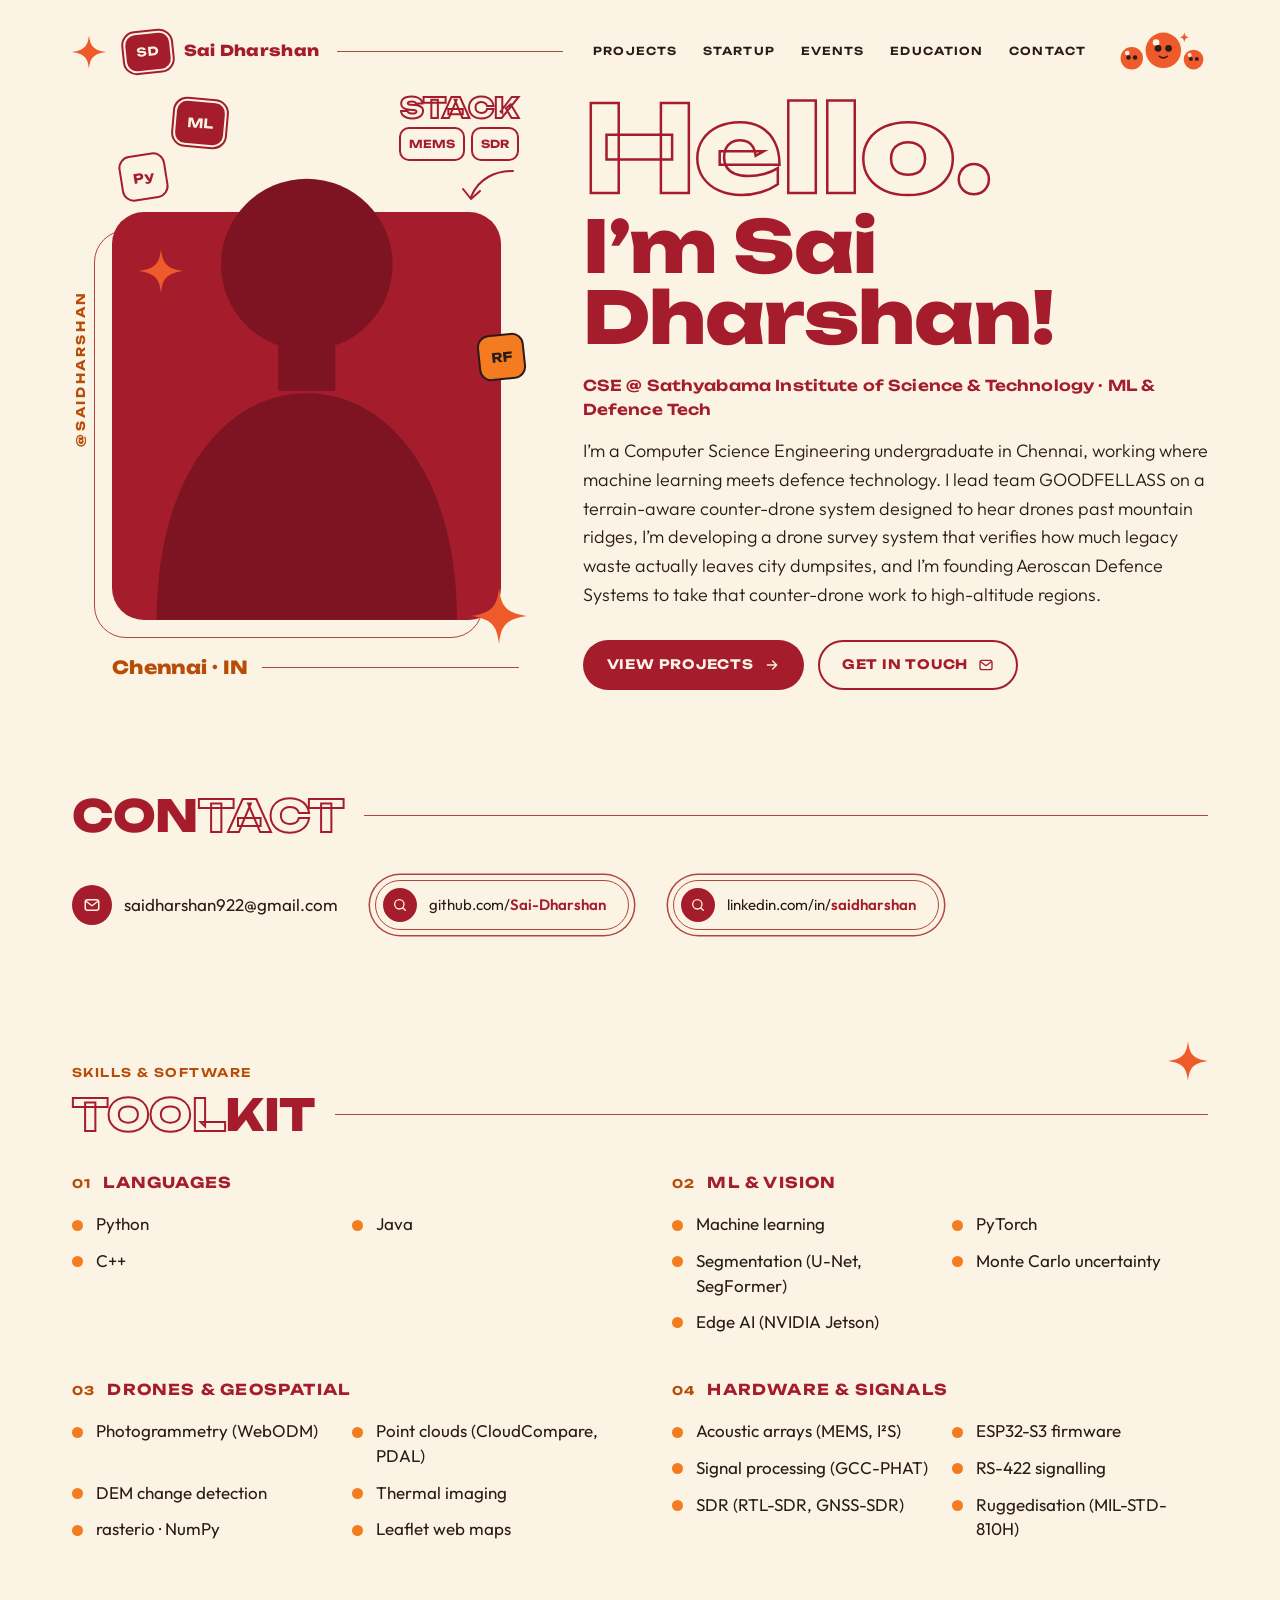
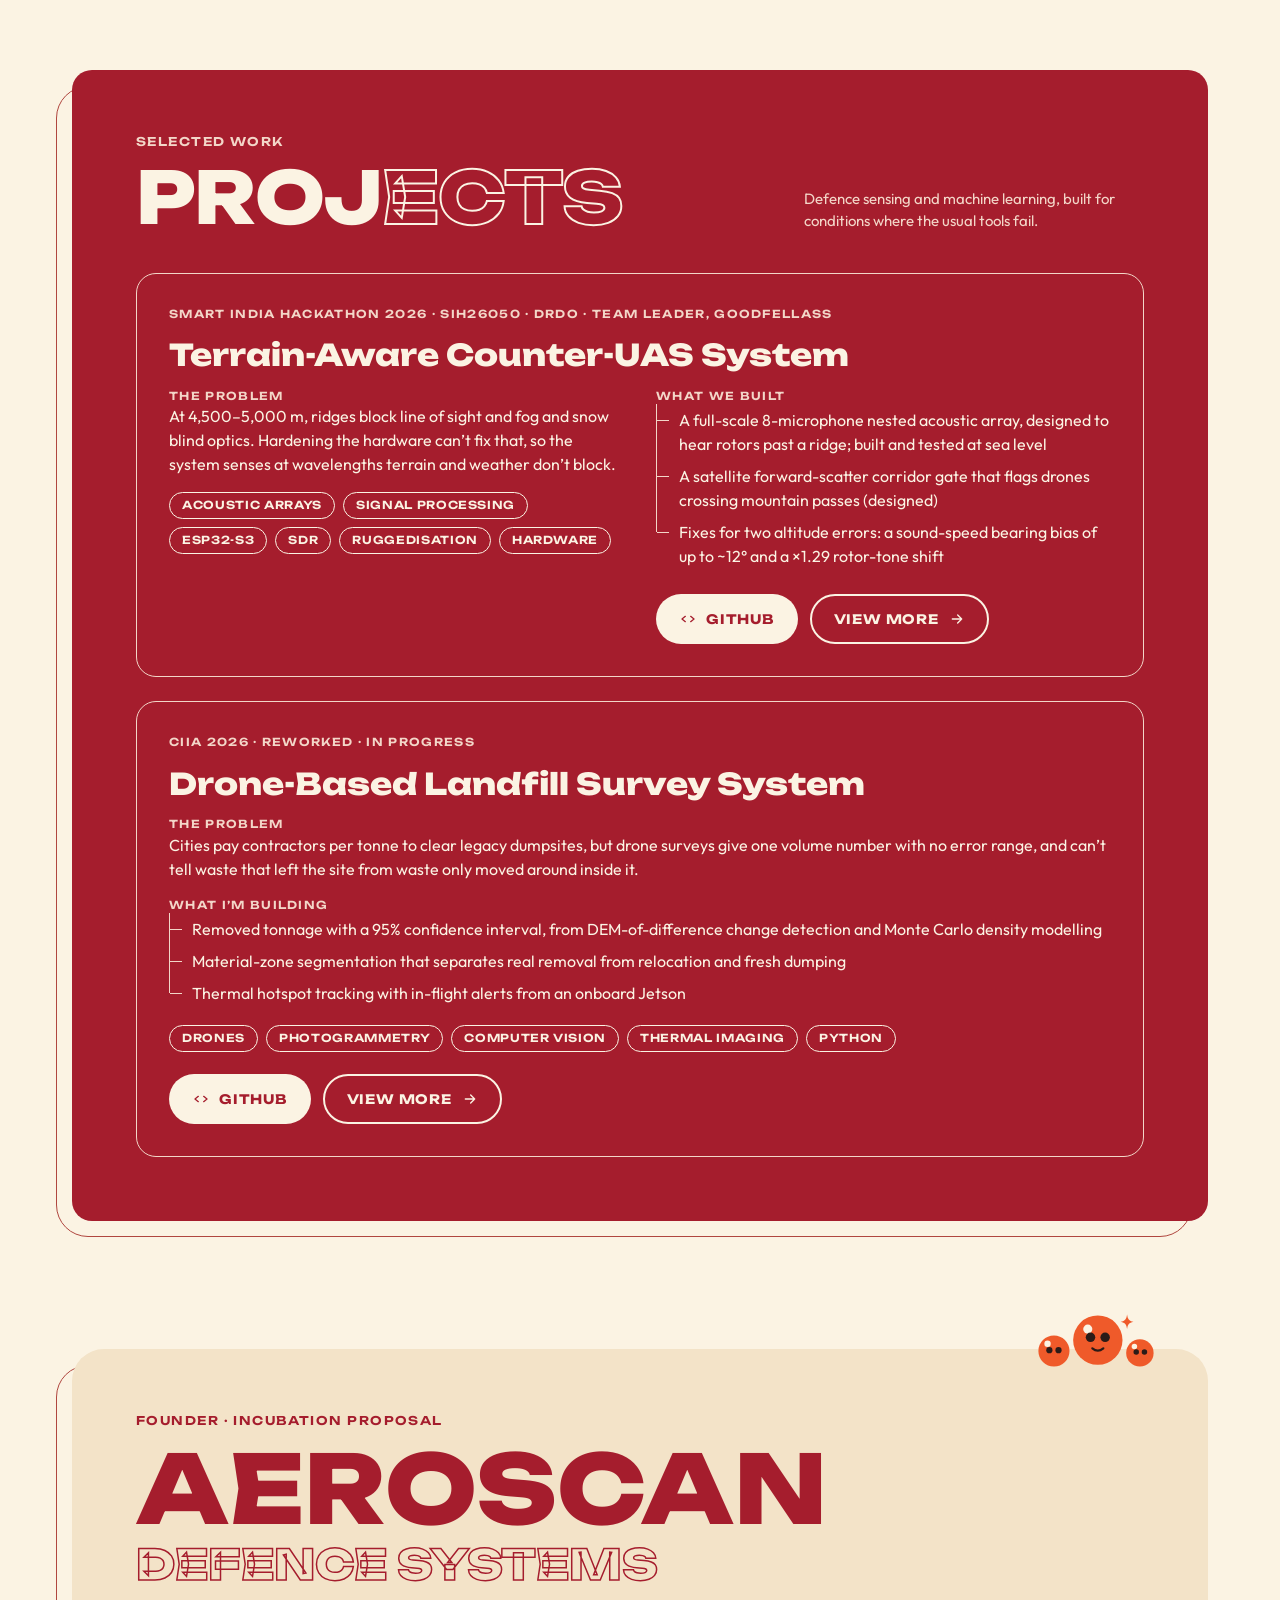
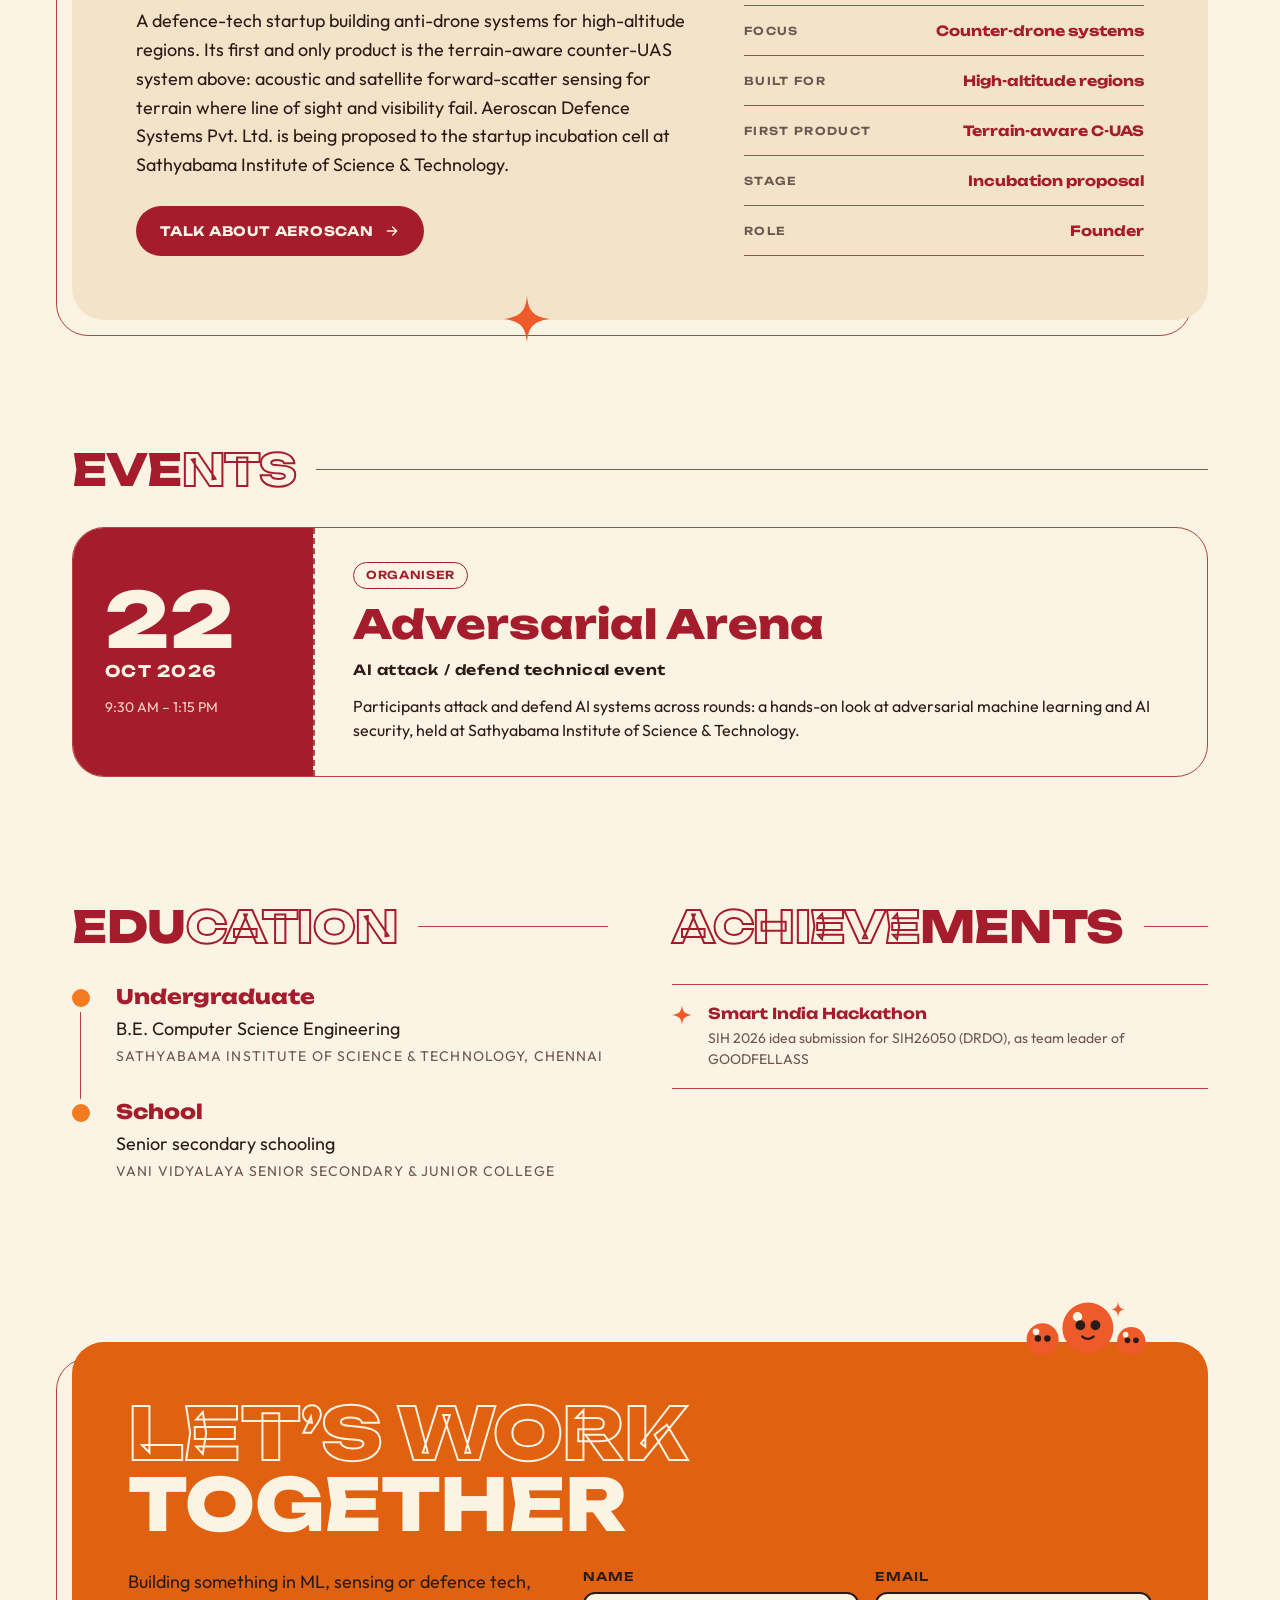
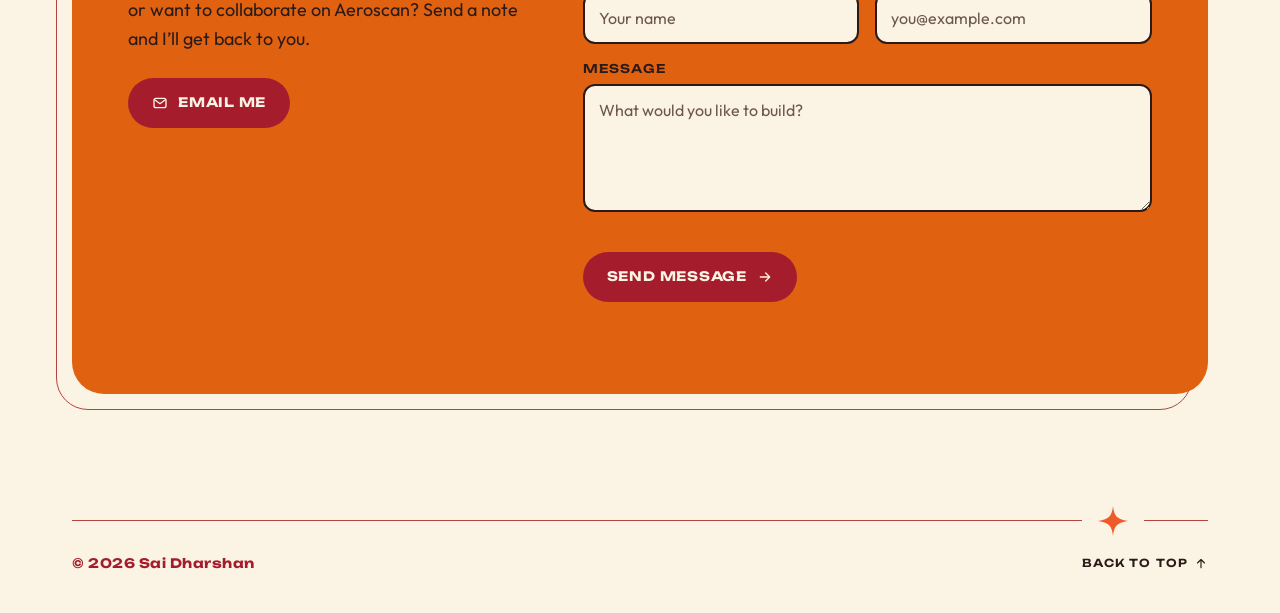
==== commit d8ed4b08: "Update toolkit for the current projects; add Java and C++ - Languages: add Java and C++. - Replace t" ====
--- a/index.html
+++ b/index.html
@@ -98,11 +98,13 @@
   </div>
   <div class="skills-grid">
     <div class="skill sd-reveal"><h3><span class="n">01</span>Languages</h3>
-      <ul class="sd-dots"><li>Python</li></ul></div>
-    <div class="skill sd-reveal"><h3><span class="n">02</span>ML &amp; Data</h3>
-      <ul class="sd-dots"><li>Machine learning</li><li>NLP · code-mixed text</li><li>scikit-learn</li><li>Data augmentation</li></ul></div>
-    <div class="skill sd-reveal"><h3><span class="n">03</span>Hardware &amp; Sensors</h3>
-      <ul class="sd-dots"><li>Acoustic arrays (MEMS, I²S)</li><li>ESP32-S3 firmware</li><li>RS-422 signalling</li><li>SDR (RTL-SDR, GNSS-SDR)</li><li>Ruggedisation (MIL-STD-810H)</li></ul></div>
+      <ul class="sd-dots"><li>Python</li><li>Java</li><li>C++</li></ul></div>
+    <div class="skill sd-reveal"><h3><span class="n">02</span>ML &amp; Vision</h3>
+      <ul class="sd-dots"><li>Machine learning</li><li>PyTorch</li><li>Segmentation (U-Net, SegFormer)</li><li>Monte Carlo uncertainty</li><li>Edge AI (NVIDIA Jetson)</li></ul></div>
+    <div class="skill sd-reveal"><h3><span class="n">03</span>Drones &amp; Geospatial</h3>
+      <ul class="sd-dots"><li>Photogrammetry (WebODM)</li><li>Point clouds (CloudCompare, PDAL)</li><li>DEM change detection</li><li>Thermal imaging</li><li>rasterio · NumPy</li><li>Leaflet web maps</li></ul></div>
+    <div class="skill sd-reveal"><h3><span class="n">04</span>Hardware &amp; Signals</h3>
+      <ul class="sd-dots"><li>Acoustic arrays (MEMS, I²S)</li><li>ESP32-S3 firmware</li><li>Signal processing (GCC-PHAT)</li><li>RS-422 signalling</li><li>SDR (RTL-SDR, GNSS-SDR)</li><li>Ruggedisation (MIL-STD-810H)</li></ul></div>
   </div>
 </section>
 
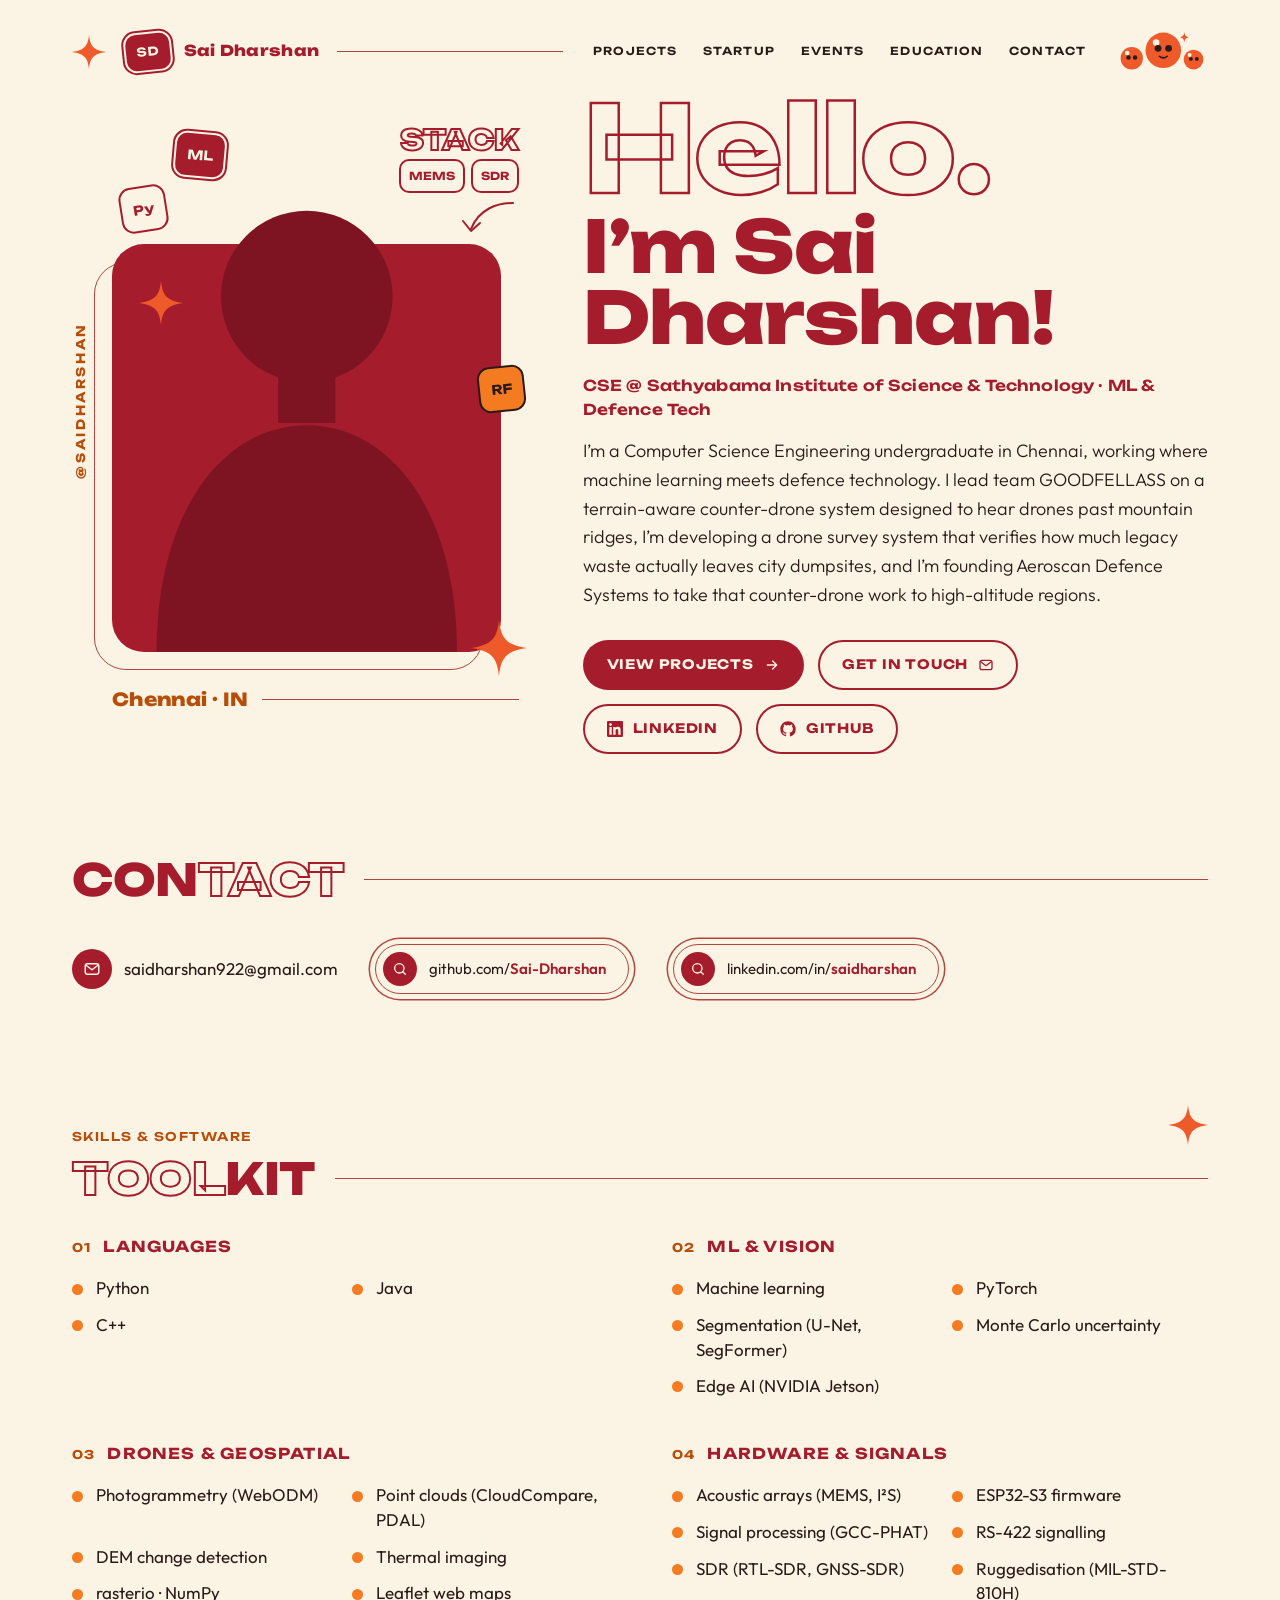
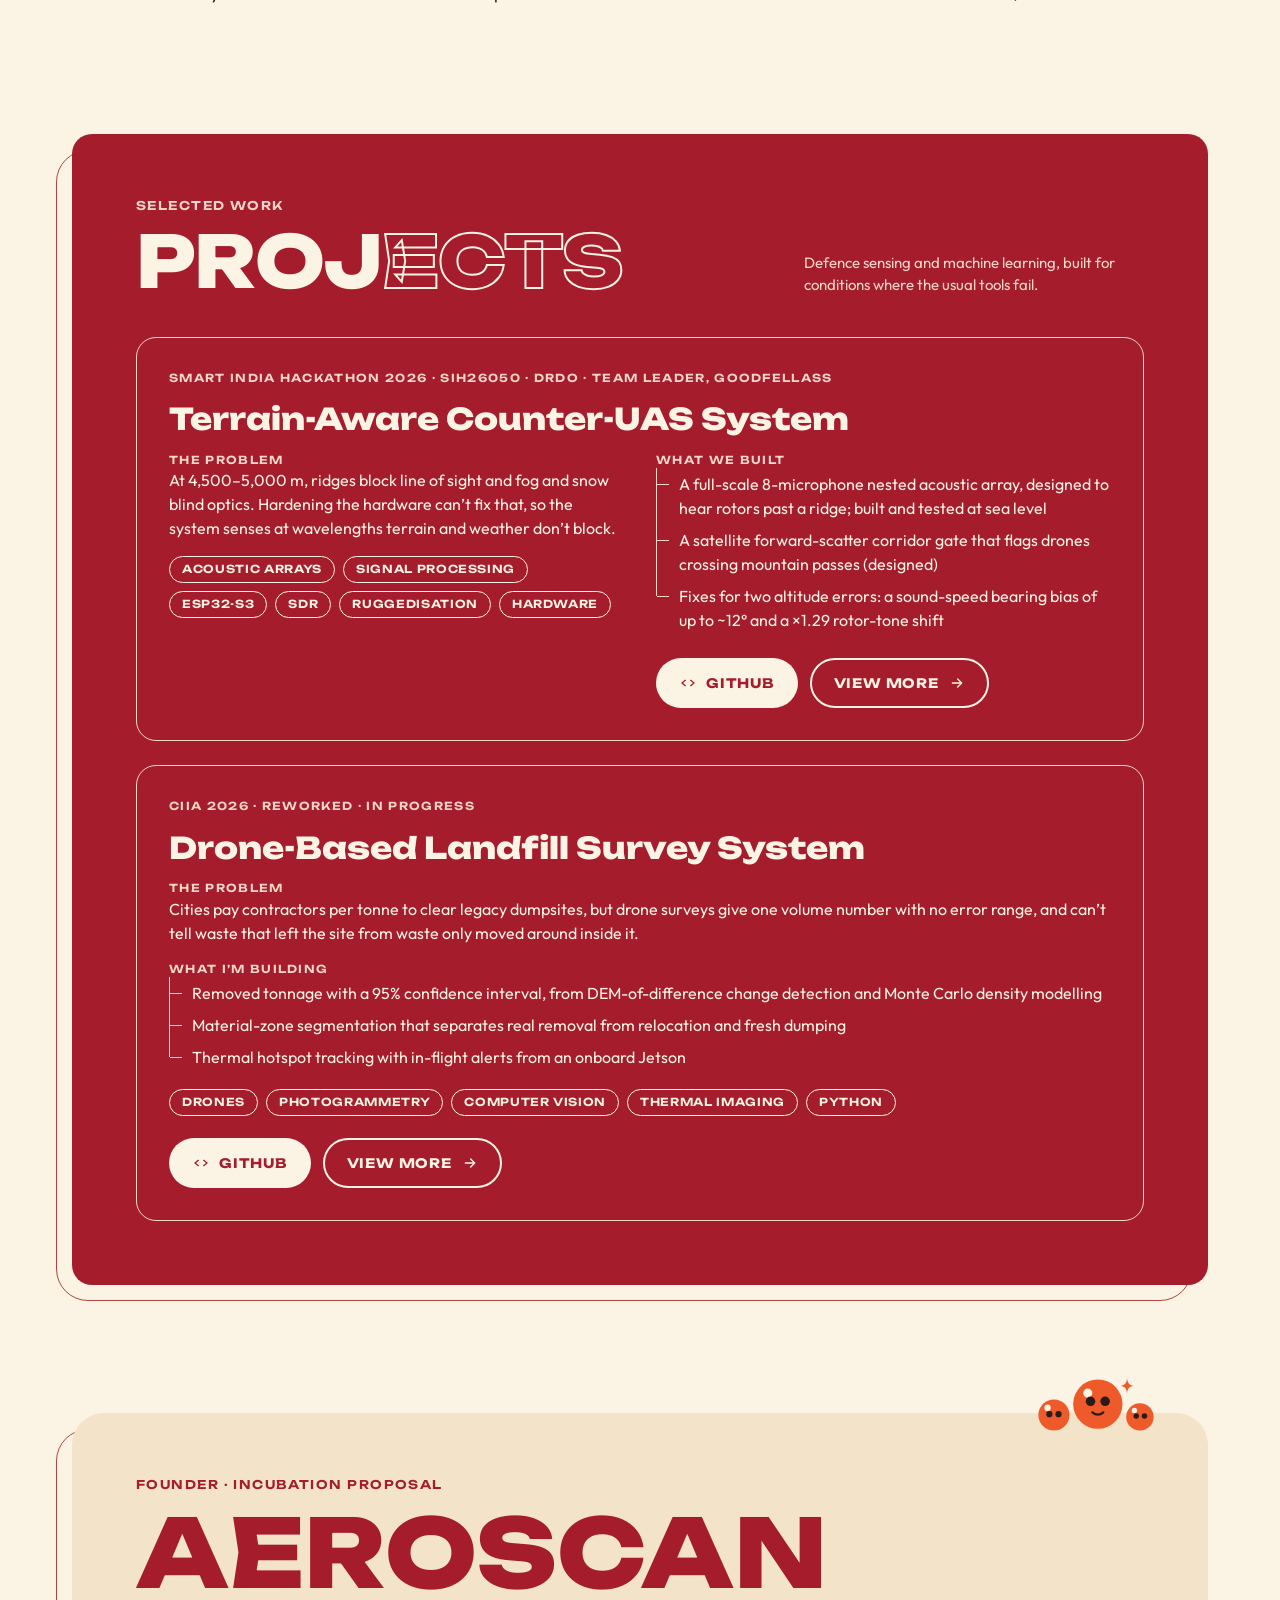
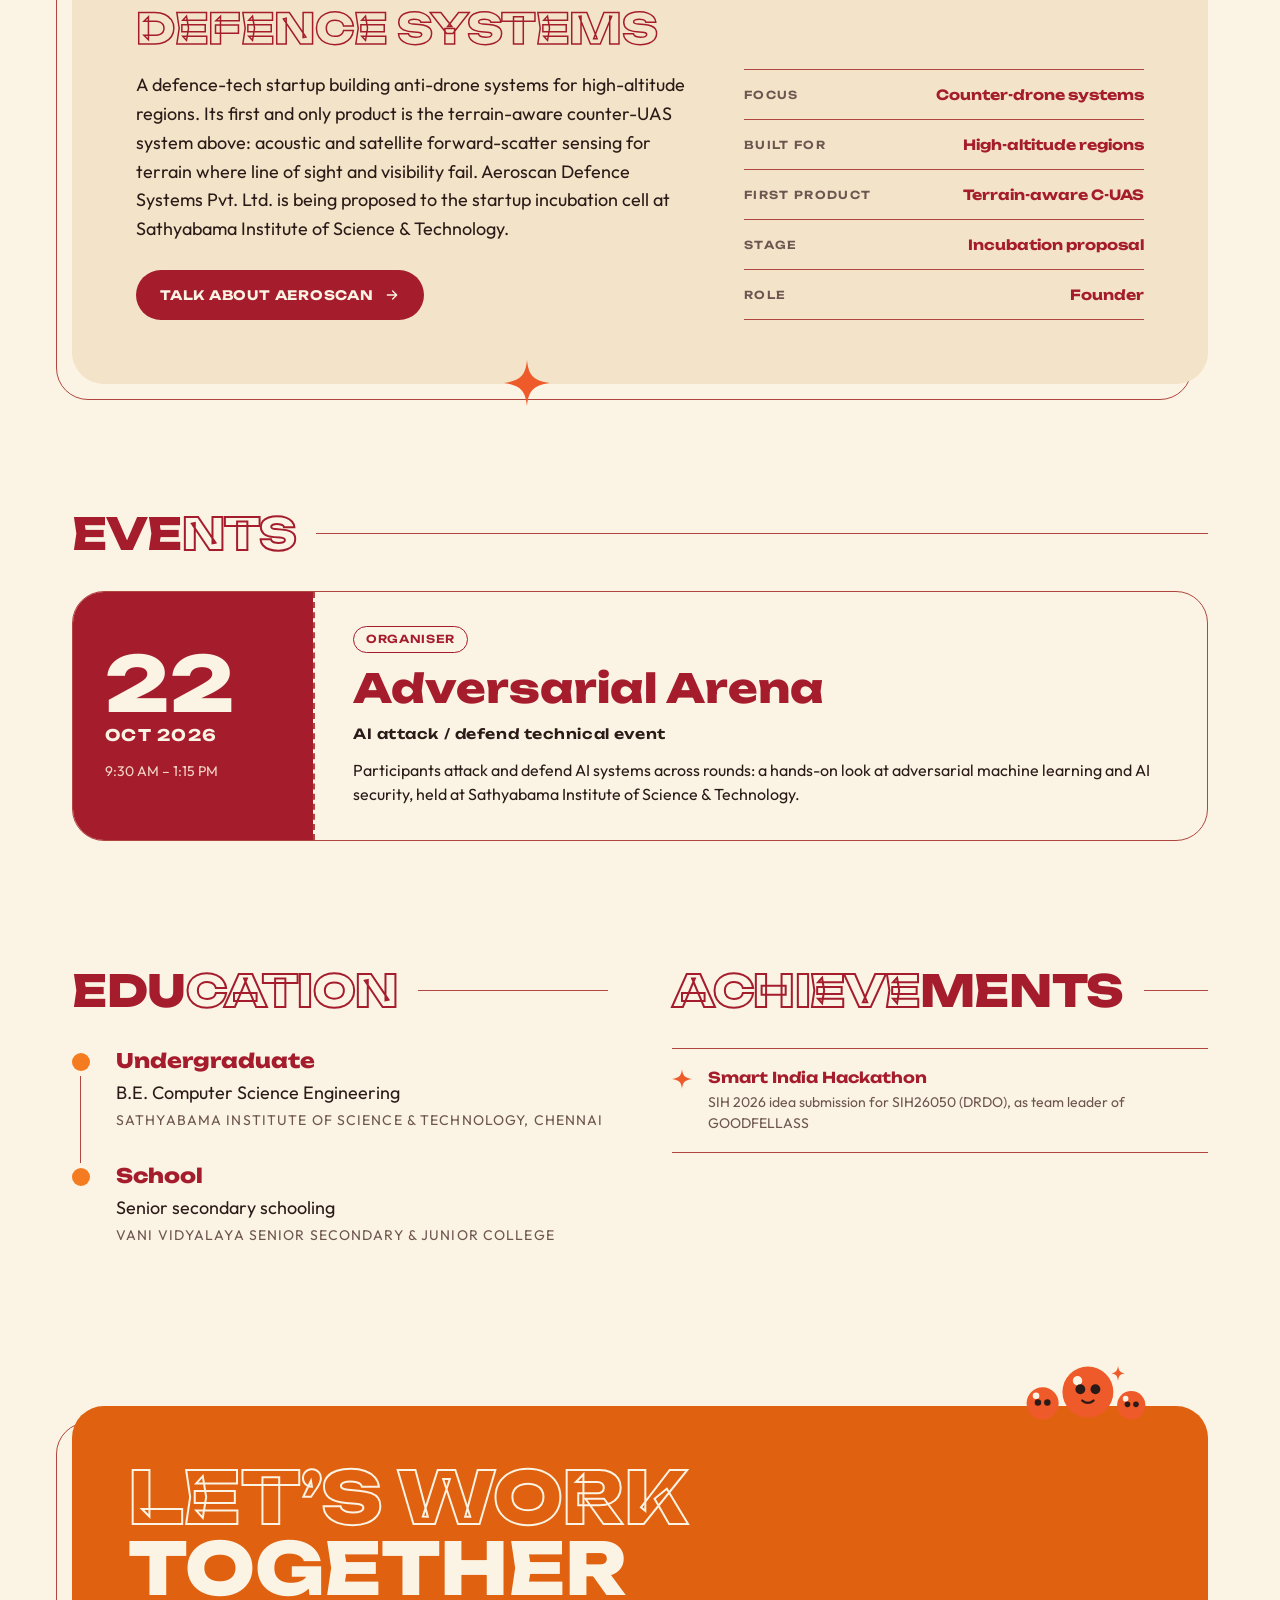
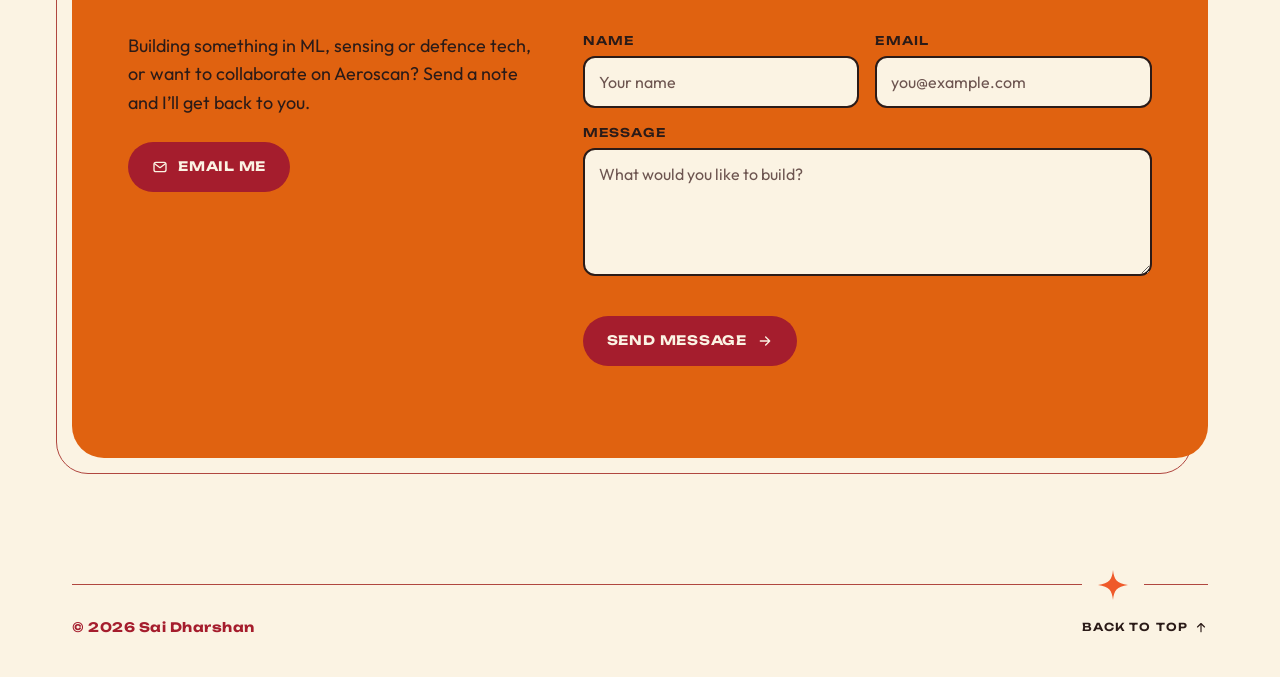
==== commit 8ea9cd04: "Add LinkedIn and GitHub buttons to the homepage hero Co-Authored-By: Claude Opus 5.5 <noreply@anthro" ====
--- a/index.html
+++ b/index.html
@@ -3,13 +3,50 @@
 <head>
 <meta charset="utf-8">
 <meta name="viewport" content="width=device-width, initial-scale=1">
-<title>Sai Dharshan — Portfolio</title>
-<meta name="description" content="Sai Dharshan: Computer Science Engineering undergraduate in Chennai working on machine learning and defence technology, and founder of Aeroscan Defence Systems.">
+<title>Sai Dharshan | Software Developer &amp; Engineer</title>
+<meta name="description" content="Explore Sai Dharshan's portfolio featuring software development, AI, machine learning, electronics, hardware engineering, projects and achievements.">
 <meta name="author" content="Sai Dharshan">
 <meta name="theme-color" content="#a51d2d">
+<link rel="canonical" href="https://saidharshan.com/">
 <meta property="og:type" content="website">
-<meta property="og:title" content="Sai Dharshan — Portfolio">
-<meta property="og:description" content="Machine learning meets defence technology: counter-drone sensing, drone surveys of legacy dumpsites, and Aeroscan Defence Systems.">
+<meta property="og:site_name" content="Sai Dharshan">
+<meta property="og:url" content="https://saidharshan.com/">
+<meta property="og:title" content="Sai Dharshan | Software Developer &amp; Engineer">
+<meta property="og:description" content="Explore Sai Dharshan's portfolio featuring software development, AI, machine learning, electronics, hardware engineering, projects and achievements.">
+<meta property="og:image" content="https://saidharshan.com/assets/img/og-card.png">
+<meta property="og:image:width" content="1200">
+<meta property="og:image:height" content="630">
+<meta property="og:image:alt" content="Sai Dharshan — ML &amp; Defence Tech, saidharshan.com">
+<meta name="twitter:card" content="summary_large_image">
+<meta name="twitter:title" content="Sai Dharshan | Software Developer &amp; Engineer">
+<meta name="twitter:description" content="Explore Sai Dharshan's portfolio featuring software development, AI, machine learning, electronics, hardware engineering, projects and achievements.">
+<meta name="twitter:image" content="https://saidharshan.com/assets/img/og-card.png">
+<script type="application/ld+json">
+{
+  "@context": "https://schema.org",
+  "@graph": [
+    {
+      "@type": "Person",
+      "@id": "https://saidharshan.com/#person",
+      "name": "Sai Dharshan",
+      "url": "https://saidharshan.com/",
+      "address": { "@type": "PostalAddress", "addressLocality": "Chennai", "addressCountry": "IN" },
+      "affiliation": { "@type": "CollegeOrUniversity", "name": "Sathyabama Institute of Science & Technology" },
+      "knowsAbout": ["Machine learning", "Computer vision", "Defence technology", "Drones", "Geospatial analysis", "Hardware and signals"],
+      "sameAs": ["https://github.com/Sai-Dharshan", "https://www.linkedin.com/in/saidharshan"]
+    },
+    {
+      "@type": "WebSite",
+      "@id": "https://saidharshan.com/#website",
+      "name": "Sai Dharshan",
+      "url": "https://saidharshan.com/",
+      "inLanguage": "en",
+      "author": { "@id": "https://saidharshan.com/#person" },
+      "publisher": { "@id": "https://saidharshan.com/#person" }
+    }
+  ]
+}
+</script>
 <link rel="icon" href="assets/img/favicon.svg" type="image/svg+xml">
 <link rel="preconnect" href="https://fonts.googleapis.com">
 <link rel="preconnect" href="https://fonts.gstatic.com" crossorigin>
@@ -75,6 +112,10 @@
         <a class="sd-btn sd-btn--primary" href="#projects">View Projects <svg viewBox="0 0 24 24" fill="none" stroke="currentColor" stroke-width="2" stroke-linecap="round" stroke-linejoin="round" aria-hidden="true"><path d="M5 12h14m-6-6 6 6-6 6"/></svg></a>
         <a class="sd-btn sd-btn--ghost" href="#contact">Get in touch <svg viewBox="0 0 24 24" fill="none" stroke="currentColor" stroke-width="2" stroke-linecap="round" stroke-linejoin="round" aria-hidden="true"><rect x="3" y="5" width="18" height="14" rx="3"/><path d="m4 7 8 6 8-6"/></svg></a>
       </div>
+      <div class="cta-row social-row">
+        <a class="sd-btn sd-btn--ghost" href="https://www.linkedin.com/in/saidharshan" target="_blank" rel="noopener"><svg viewBox="0 0 24 24" fill="currentColor" aria-hidden="true"><path d="M20.45 20.45h-3.56v-5.57c0-1.33-.02-3.04-1.85-3.04-1.85 0-2.14 1.45-2.14 2.94v5.67H9.35V9h3.41v1.56h.05c.48-.9 1.64-1.85 3.37-1.85 3.6 0 4.27 2.37 4.27 5.46v6.28ZM5.34 7.43a2.06 2.06 0 1 1 0-4.13 2.06 2.06 0 0 1 0 4.13ZM7.12 20.45H3.56V9h3.56v11.45ZM22.22 0H1.77C.79 0 0 .77 0 1.73v20.54C0 23.23.79 24 1.77 24h20.45c.98 0 1.78-.77 1.78-1.73V1.73C24 .77 23.2 0 22.22 0Z"/></svg> LinkedIn</a>
+        <a class="sd-btn sd-btn--ghost" href="https://github.com/Sai-Dharshan" target="_blank" rel="noopener"><svg viewBox="0 0 24 24" fill="currentColor" aria-hidden="true"><path d="M12 .5C5.65.5.5 5.65.5 12a11.5 11.5 0 0 0 7.86 10.92c.58.1.79-.25.79-.56v-2c-3.2.7-3.87-1.37-3.87-1.37-.52-1.33-1.28-1.69-1.28-1.69-1.04-.71.08-.7.08-.7 1.15.08 1.76 1.19 1.76 1.19 1.03 1.76 2.69 1.25 3.35.96.1-.75.4-1.25.73-1.54-2.55-.29-5.24-1.28-5.24-5.68 0-1.26.45-2.28 1.19-3.09-.12-.29-.52-1.46.11-3.05 0 0 .97-.31 3.17 1.18a11 11 0 0 1 5.77 0c2.2-1.49 3.17-1.18 3.17-1.18.63 1.59.23 2.76.11 3.05.74.81 1.19 1.83 1.19 3.09 0 4.41-2.69 5.39-5.25 5.67.41.36.78 1.06.78 2.14v3.17c0 .31.21.67.8.56A11.5 11.5 0 0 0 23.5 12C23.5 5.65 18.35.5 12 .5Z"/></svg> GitHub</a>
+      </div>
     </div>
   </div>
 </header>
--- a/assets/css/site.css
+++ b/assets/css/site.css
@@ -51,6 +51,7 @@
 .intro .where { font-family: var(--font-display); font-weight: 600; font-size: 15px; line-height: 1.55; color: var(--crimson); margin: 22px 0 16px; letter-spacing: .01em; }
 .intro .sd-split--lg { margin-top: 6px; }
 .cta-row { display: flex; flex-wrap: wrap; gap: 14px; margin-top: 30px; }
+.cta-row.social-row { margin-top: 14px; }
 
 /* contact strip */
 .strip-row { display: flex; flex-wrap: wrap; align-items: center; gap: 14px 30px; }
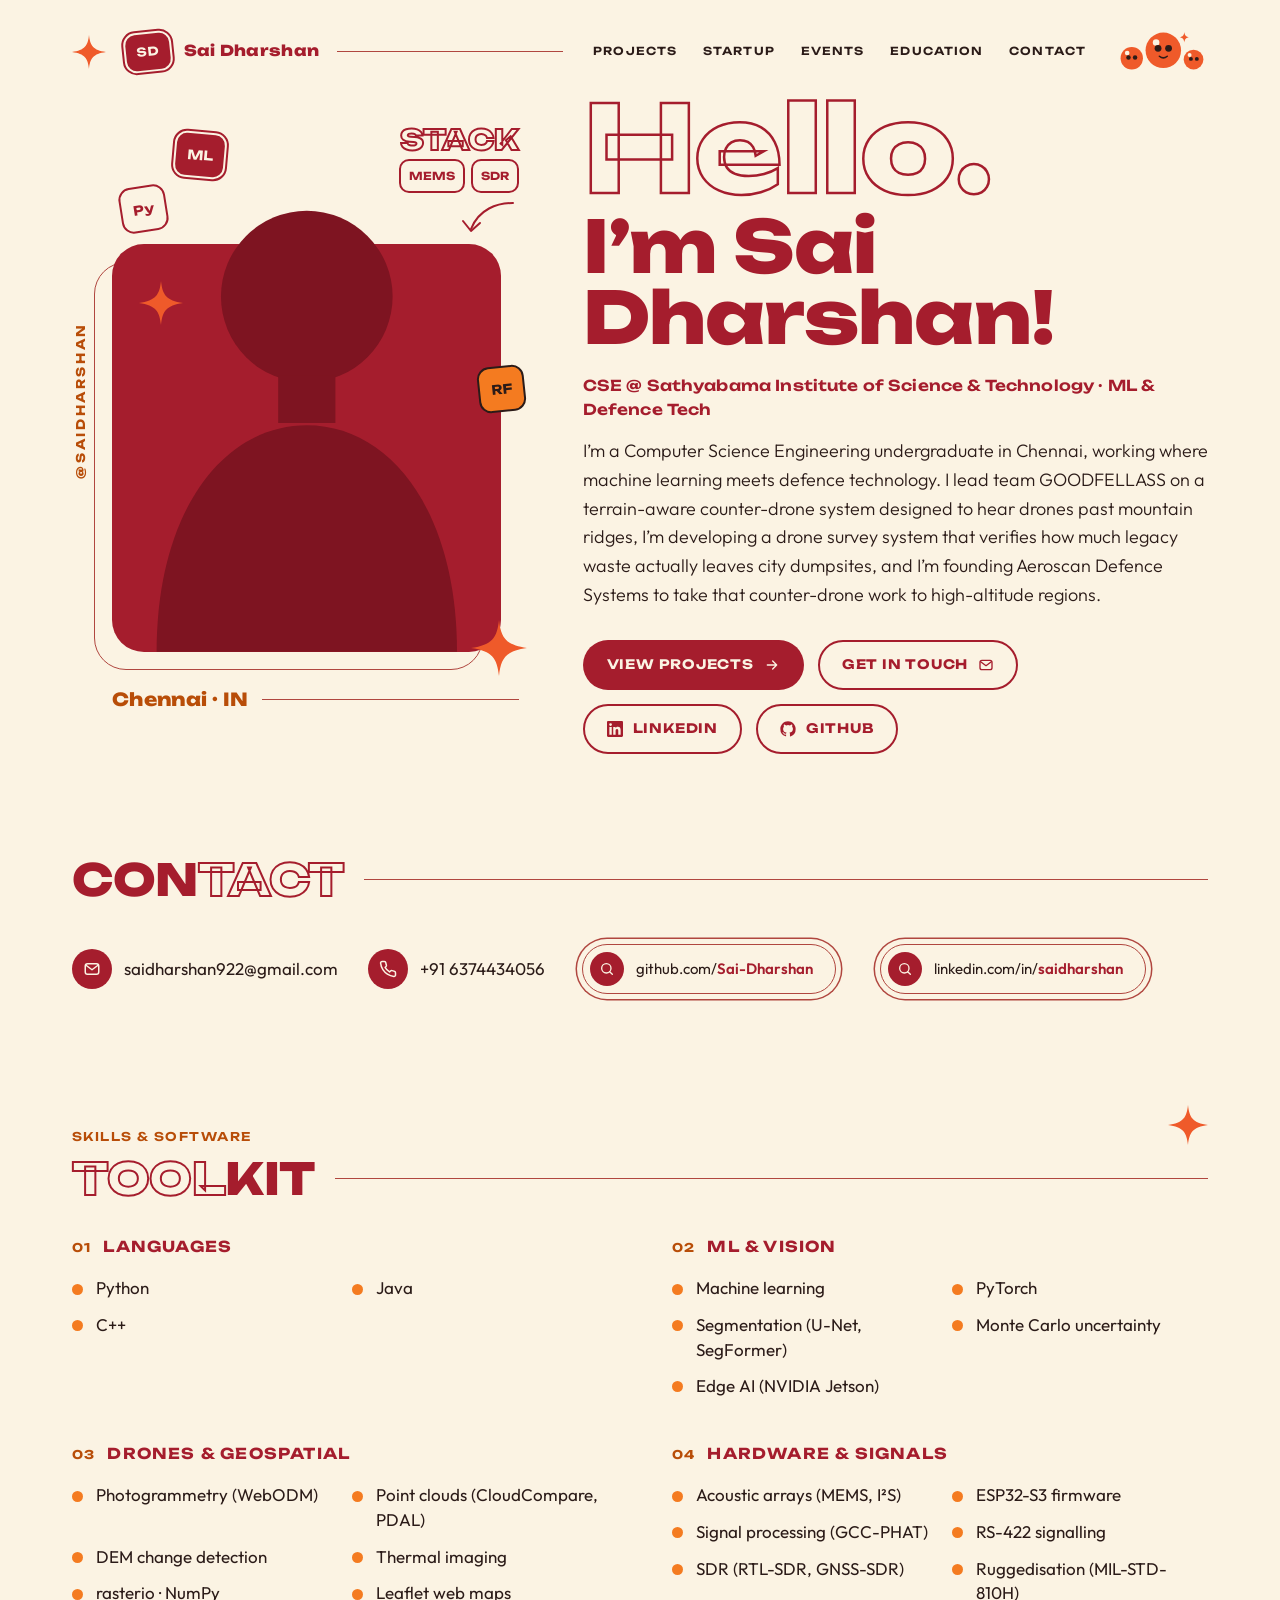
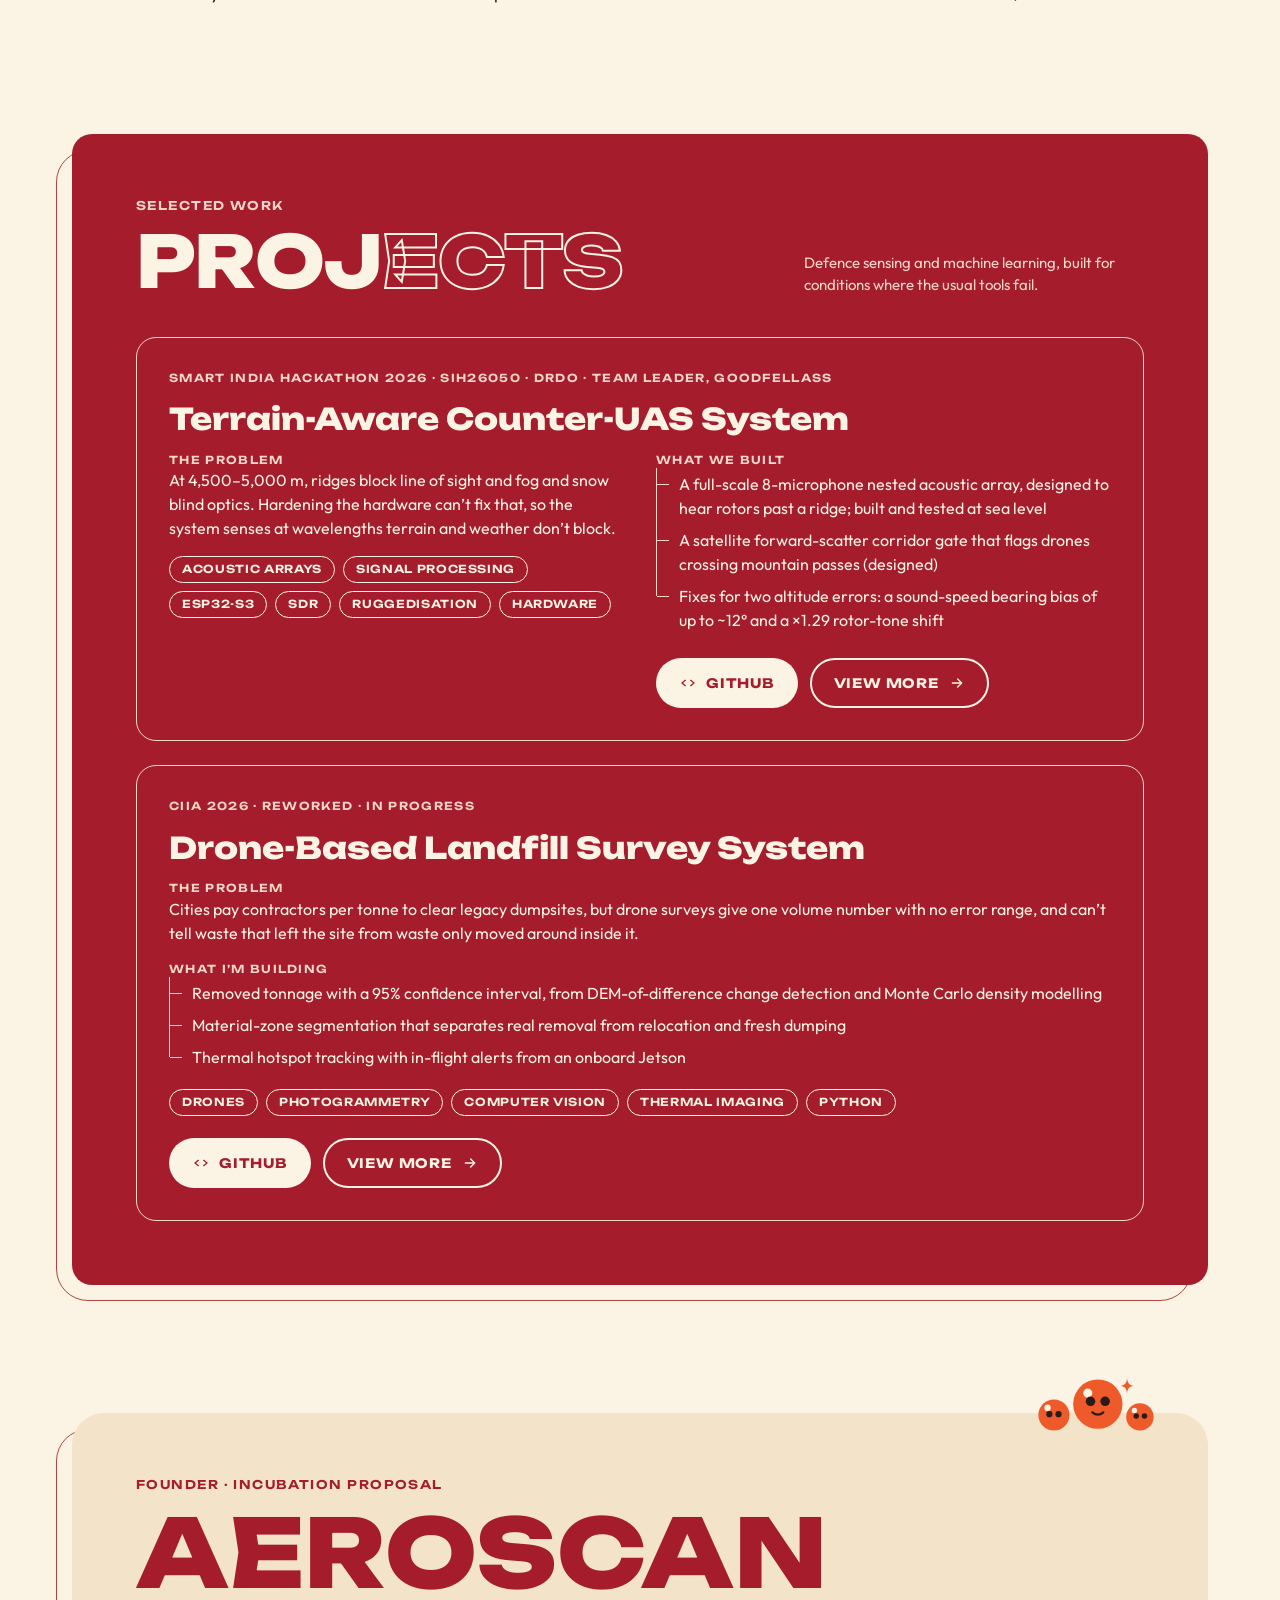
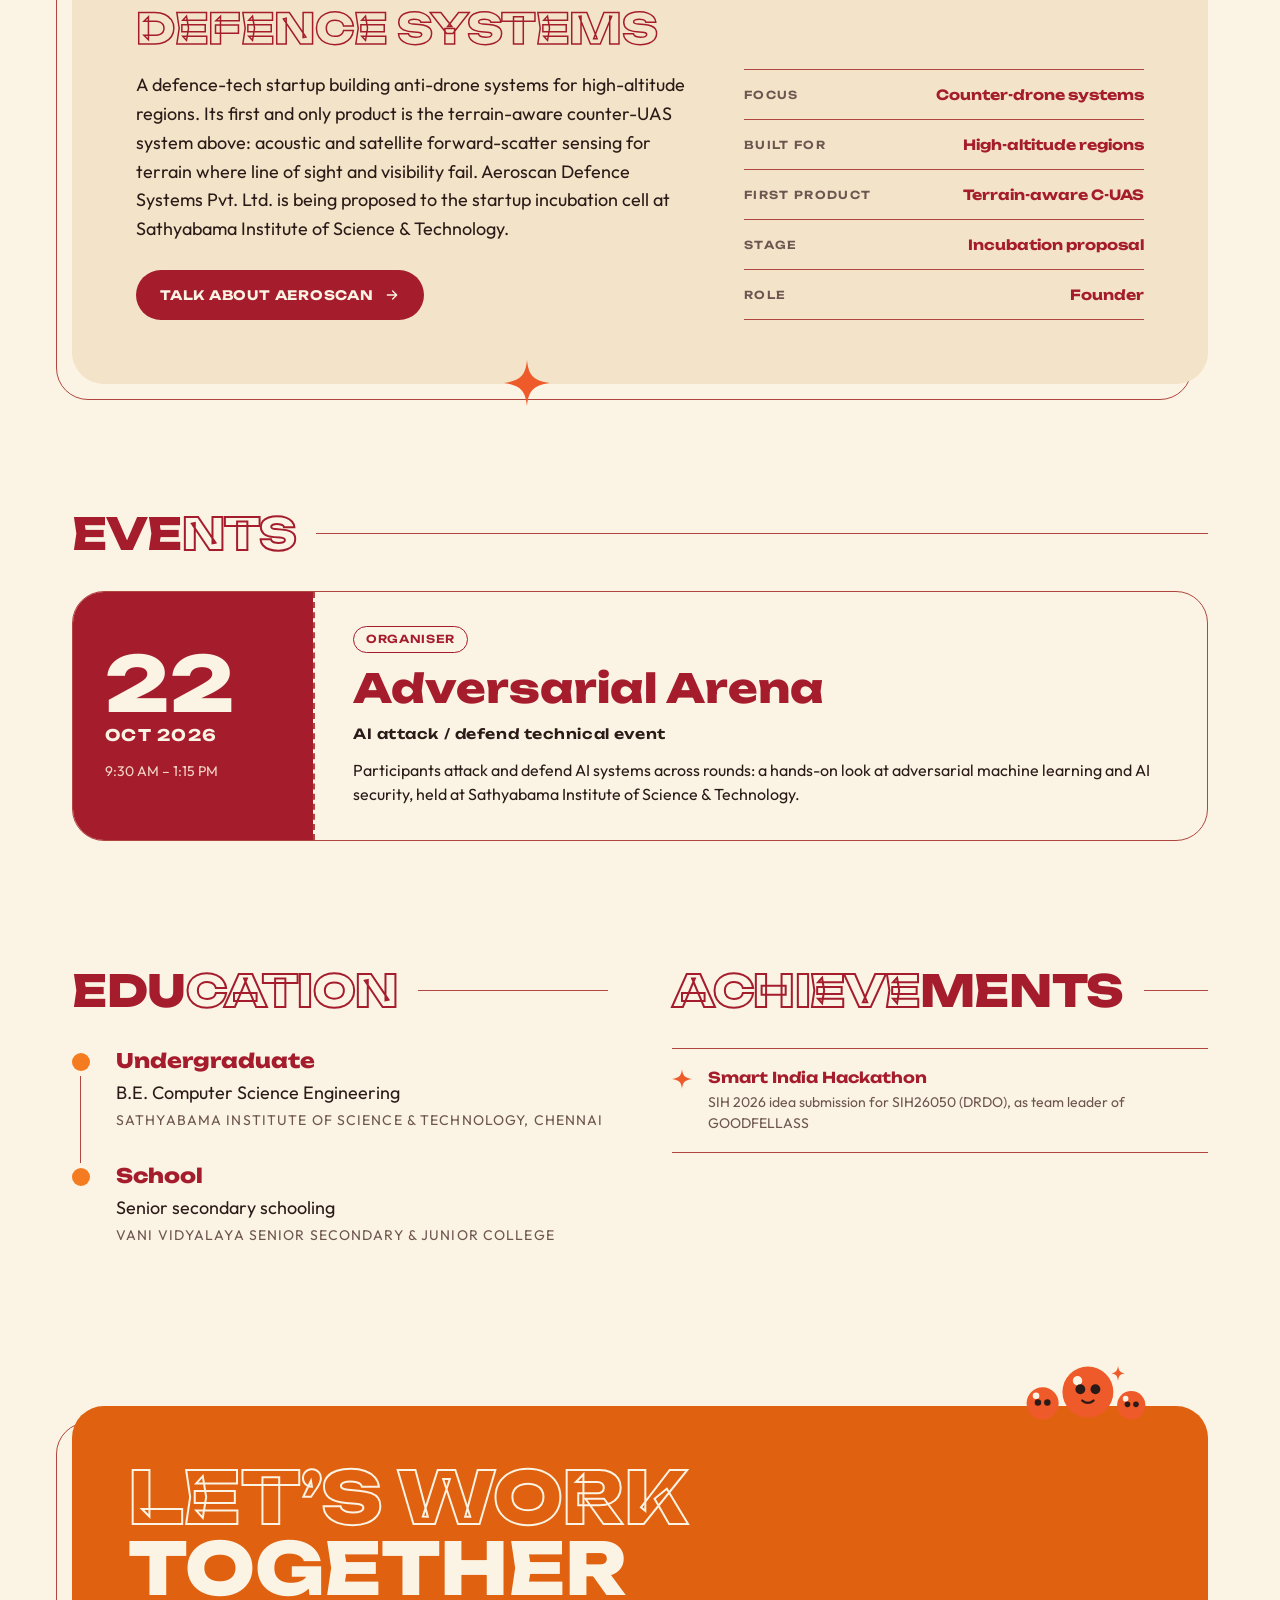
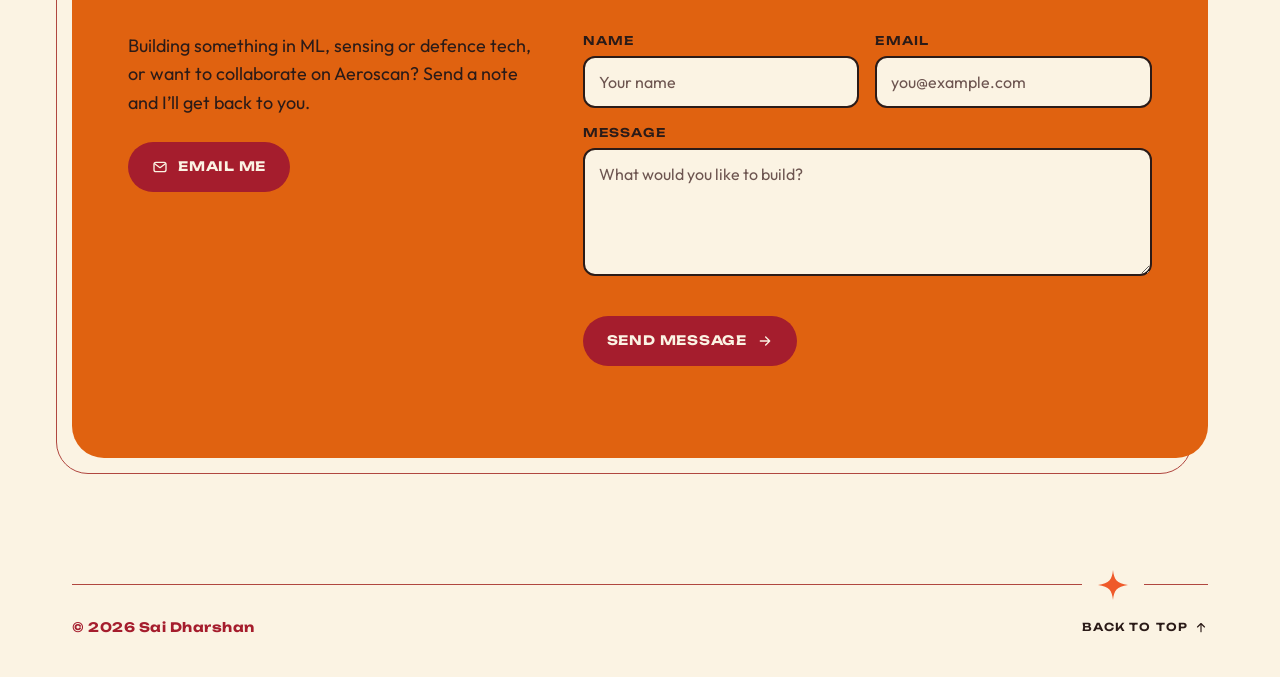
==== commit 5e4289fc: "Add phone number to the homepage contact strip Co-Authored-By: Claude Opus 5.5 <noreply@anthropic.co" ====
--- a/index.html
+++ b/index.html
@@ -125,6 +125,7 @@
   <div class="sd-head sec-head sd-reveal"><h2 id="contact-strip-h" class="sd-split"><span class="s">Con</span><span class="o">tact</span></h2></div>
   <div class="strip-row sd-reveal">
     <a class="ci-item" href="mailto:saidharshan922@gmail.com"><span class="ci"><svg viewBox="0 0 24 24" fill="none" stroke="currentColor" stroke-width="2" stroke-linecap="round" stroke-linejoin="round" aria-hidden="true"><rect x="3" y="5" width="18" height="14" rx="3"/><path d="m4 7 8 6 8-6"/></svg></span><span>saidharshan922@gmail.com</span></a>
+    <a class="ci-item" href="tel:+916374434056"><span class="ci"><svg viewBox="0 0 24 24" fill="none" stroke="currentColor" stroke-width="2" stroke-linecap="round" stroke-linejoin="round" aria-hidden="true"><path d="M22 16.92v3a2 2 0 0 1-2.18 2 19.79 19.79 0 0 1-8.63-3.07 19.5 19.5 0 0 1-6-6 19.79 19.79 0 0 1-3.07-8.67A2 2 0 0 1 4.11 2h3a2 2 0 0 1 2 1.72 12.84 12.84 0 0 0 .7 2.81 2 2 0 0 1-.45 2.11L8.09 9.91a16 16 0 0 0 6 6l1.27-1.27a2 2 0 0 1 2.11-.45 12.84 12.84 0 0 0 2.81.7A2 2 0 0 1 22 16.92Z"/></svg></span><span>+91 6374434056</span></a>
     <a class="sd-pill" href="https://github.com/Sai-Dharshan" target="_blank" rel="noopener"><span class="sd-pill__icon"><svg viewBox="0 0 24 24" fill="none" stroke="currentColor" stroke-width="2" stroke-linecap="round" stroke-linejoin="round" aria-hidden="true"><circle cx="11" cy="11" r="7"/><path d="m20 20-4-4"/></svg></span><span class="sd-pill__text">github.com/<b>Sai-Dharshan</b></span></a>
     <a class="sd-pill" href="https://www.linkedin.com/in/saidharshan" target="_blank" rel="noopener"><span class="sd-pill__icon"><svg viewBox="0 0 24 24" fill="none" stroke="currentColor" stroke-width="2" stroke-linecap="round" stroke-linejoin="round" aria-hidden="true"><circle cx="11" cy="11" r="7"/><path d="m20 20-4-4"/></svg></span><span class="sd-pill__text">linkedin.com/in/<b>saidharshan</b></span></a>
   </div>
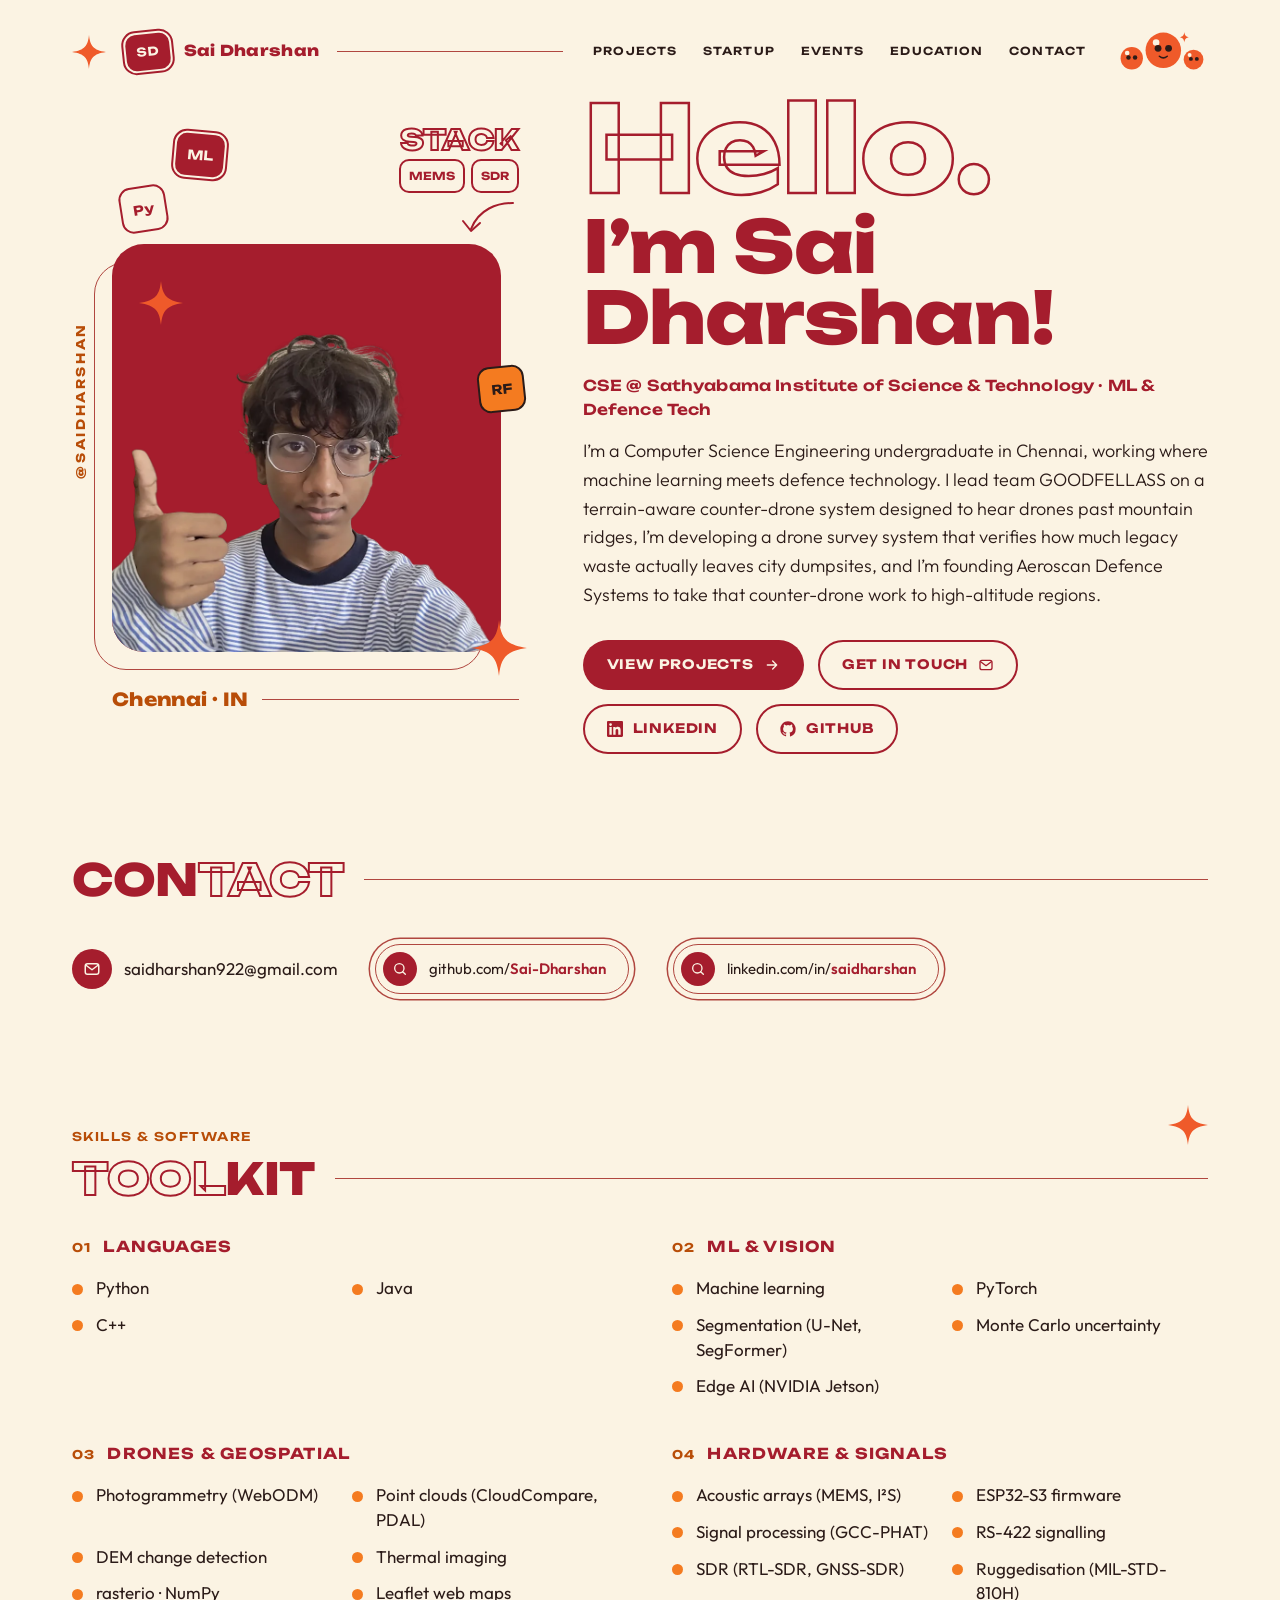
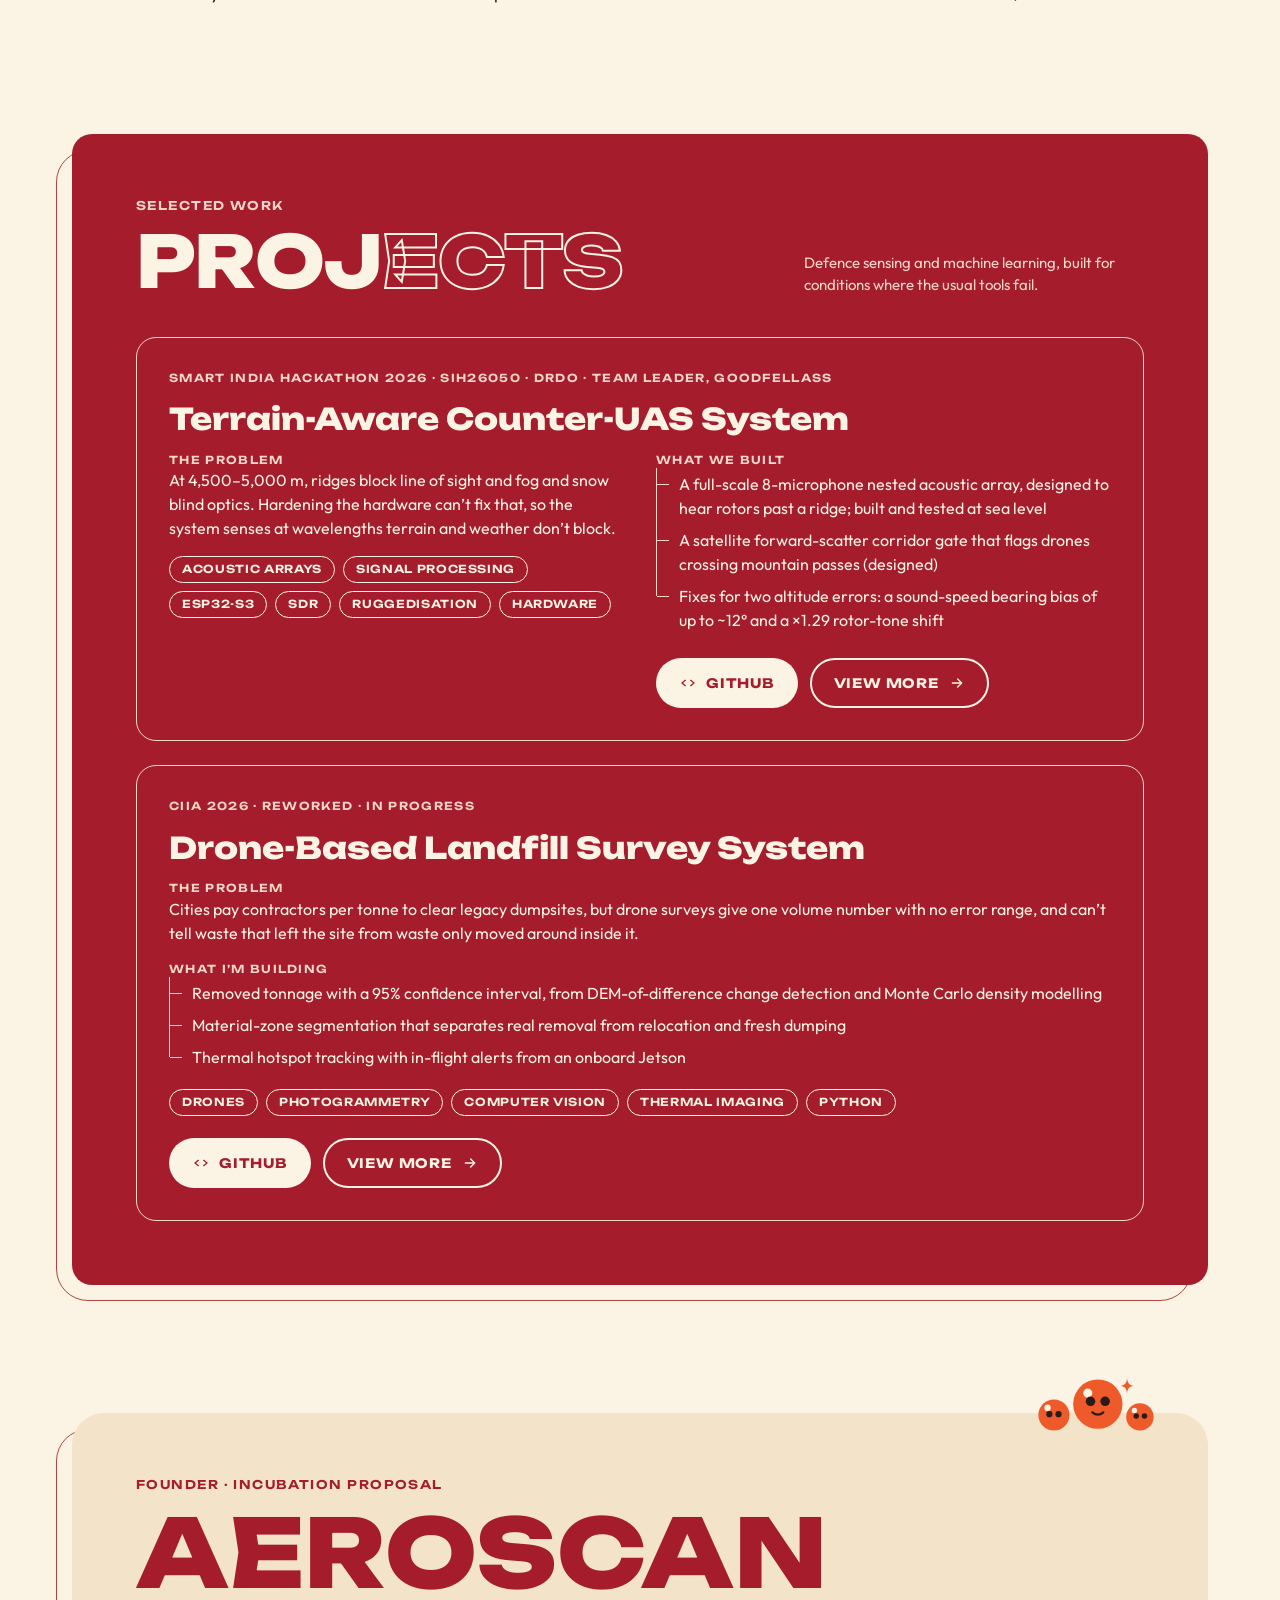
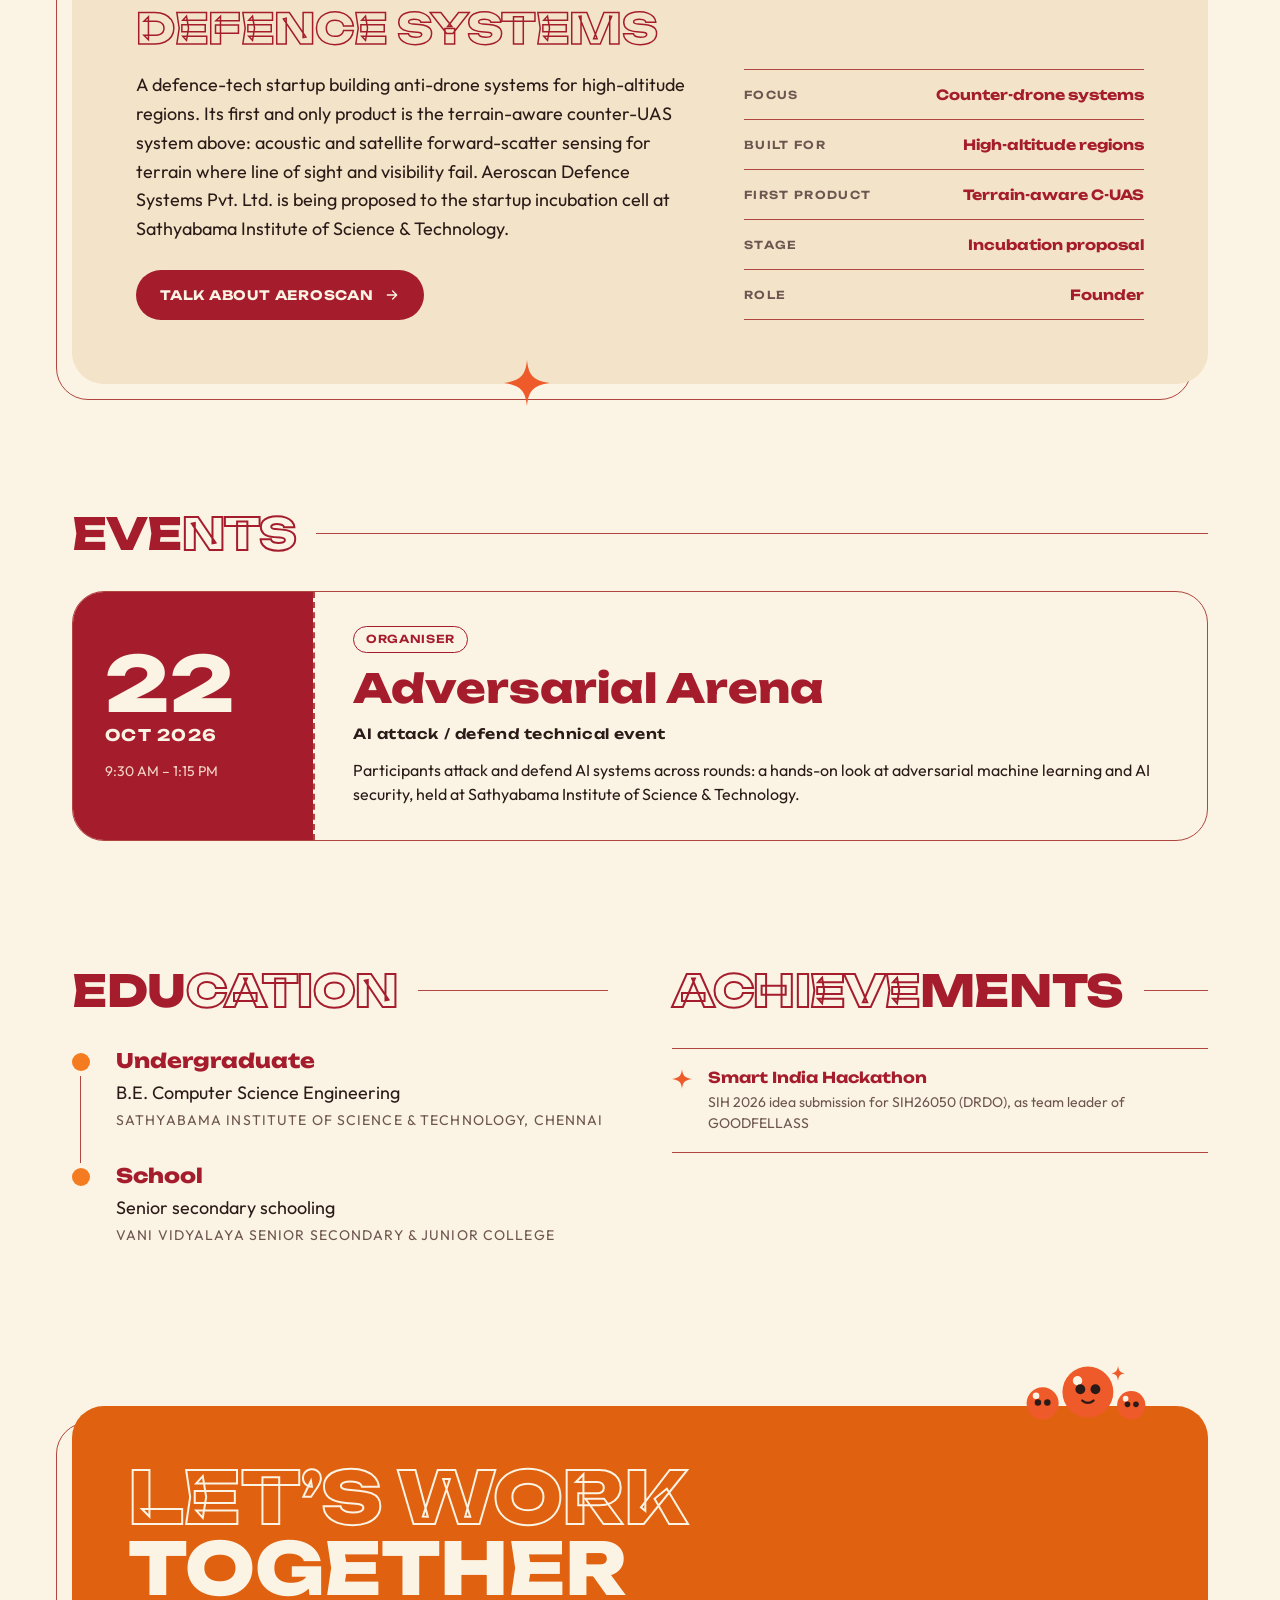
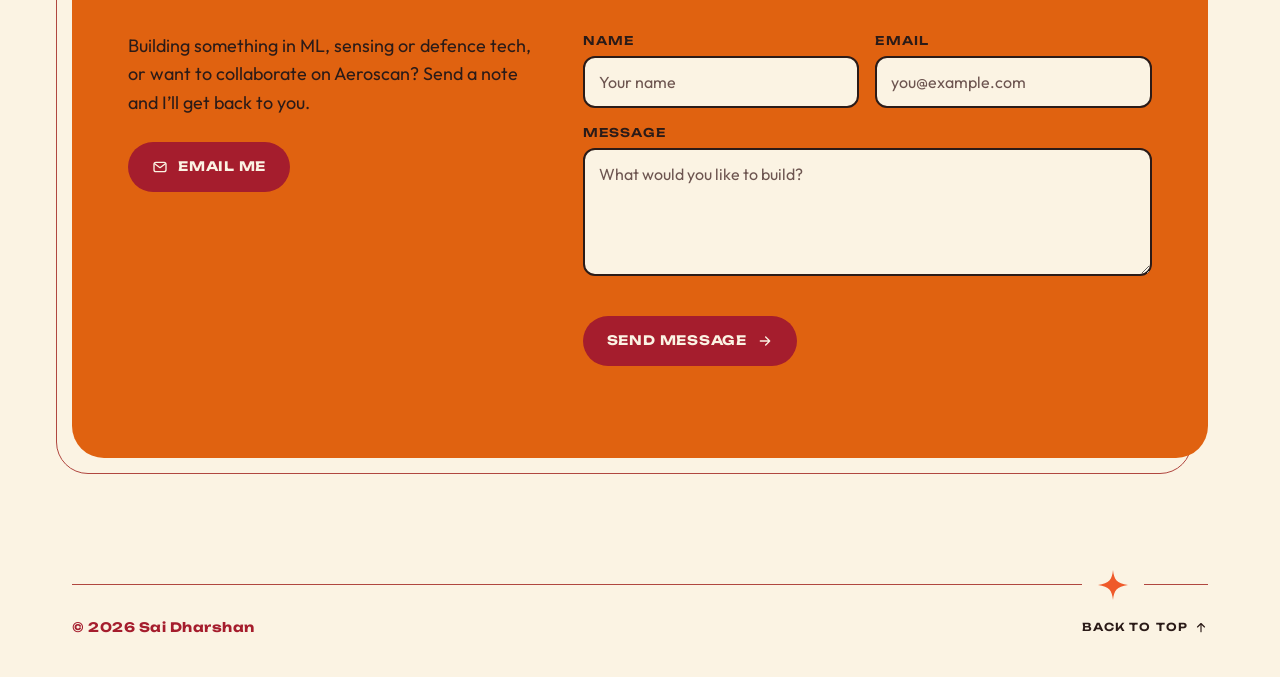
==== commit e1f6607a: "Add portrait photo to the homepage hero Replace the placeholder silhouette with a cropped, resized t" ====
--- a/index.html
+++ b/index.html
@@ -30,6 +30,7 @@
       "@id": "https://saidharshan.com/#person",
       "name": "Sai Dharshan",
       "url": "https://saidharshan.com/",
+      "image": "https://saidharshan.com/assets/img/portrait.webp",
       "address": { "@type": "PostalAddress", "addressLocality": "Chennai", "addressCountry": "IN" },
       "affiliation": { "@type": "CollegeOrUniversity", "name": "Sathyabama Institute of Science & Technology" },
       "knowsAbout": ["Machine learning", "Computer vision", "Defence technology", "Drones", "Geospatial analysis", "Hardware and signals"],
@@ -83,12 +84,8 @@
         <div class="pframe" aria-hidden="true"></div>
         <div class="pblock" aria-hidden="true"></div>
         <svg class="sd-spark sp1" viewBox="0 0 48 48" aria-hidden="true"><path d="M24 0C25.6 15 29.6 21.4 48 24C29.6 26.6 25.6 33 24 48C22.4 33 18.4 26.6 0 24C18.4 21.4 22.4 15 24 0Z"/></svg>
-        <div class="photo" aria-hidden="true">
-          <svg viewBox="0 0 300 400">
-            <path class="sil" d="M150 30a72 72 0 1 1 0 144a72 72 0 1 1 0-144Z"/>
-            <path class="sil" d="M126 168h48v40h-48Z"/>
-            <path class="sil" d="M24 400c0-118 56-190 126-190s126 72 126 190Z"/>
-          </svg>
+        <div class="photo">
+          <img src="assets/img/portrait.webp" width="840" height="707" alt="Sai Dharshan giving a thumbs up" fetchpriority="high">
         </div>
         <span class="st st1 sd-sticker">Py</span>
         <span class="st st2 sd-sticker sd-sticker--crimson">ML</span>
@@ -125,7 +122,6 @@
   <div class="sd-head sec-head sd-reveal"><h2 id="contact-strip-h" class="sd-split"><span class="s">Con</span><span class="o">tact</span></h2></div>
   <div class="strip-row sd-reveal">
     <a class="ci-item" href="mailto:saidharshan922@gmail.com"><span class="ci"><svg viewBox="0 0 24 24" fill="none" stroke="currentColor" stroke-width="2" stroke-linecap="round" stroke-linejoin="round" aria-hidden="true"><rect x="3" y="5" width="18" height="14" rx="3"/><path d="m4 7 8 6 8-6"/></svg></span><span>saidharshan922@gmail.com</span></a>
-    <a class="ci-item" href="tel:+916374434056"><span class="ci"><svg viewBox="0 0 24 24" fill="none" stroke="currentColor" stroke-width="2" stroke-linecap="round" stroke-linejoin="round" aria-hidden="true"><path d="M22 16.92v3a2 2 0 0 1-2.18 2 19.79 19.79 0 0 1-8.63-3.07 19.5 19.5 0 0 1-6-6 19.79 19.79 0 0 1-3.07-8.67A2 2 0 0 1 4.11 2h3a2 2 0 0 1 2 1.72 12.84 12.84 0 0 0 .7 2.81 2 2 0 0 1-.45 2.11L8.09 9.91a16 16 0 0 0 6 6l1.27-1.27a2 2 0 0 1 2.11-.45 12.84 12.84 0 0 0 2.81.7A2 2 0 0 1 22 16.92Z"/></svg></span><span>+91 6374434056</span></a>
     <a class="sd-pill" href="https://github.com/Sai-Dharshan" target="_blank" rel="noopener"><span class="sd-pill__icon"><svg viewBox="0 0 24 24" fill="none" stroke="currentColor" stroke-width="2" stroke-linecap="round" stroke-linejoin="round" aria-hidden="true"><circle cx="11" cy="11" r="7"/><path d="m20 20-4-4"/></svg></span><span class="sd-pill__text">github.com/<b>Sai-Dharshan</b></span></a>
     <a class="sd-pill" href="https://www.linkedin.com/in/saidharshan" target="_blank" rel="noopener"><span class="sd-pill__icon"><svg viewBox="0 0 24 24" fill="none" stroke="currentColor" stroke-width="2" stroke-linecap="round" stroke-linejoin="round" aria-hidden="true"><circle cx="11" cy="11" r="7"/><path d="m20 20-4-4"/></svg></span><span class="sd-pill__text">linkedin.com/in/<b>saidharshan</b></span></a>
   </div>
--- a/assets/css/site.css
+++ b/assets/css/site.css
@@ -31,10 +31,8 @@
 .pstage { position: relative; aspect-ratio: 1 / 1.05; margin: 112px 18px 34px 0; }
 .pframe { position: absolute; inset: 18px 18px -18px -18px; border: var(--hairline) solid var(--line); border-radius: var(--radius-lg); }
 .pblock { position: absolute; inset: 0; background: var(--crimson); border-radius: var(--radius-lg); }
-.photo { position: absolute; left: 4%; right: 4%; bottom: 0; top: -24%; }
-.photo svg { position: absolute; left: 0; bottom: 0; width: 100%; height: auto; display: block; }
-.photo .sil { fill: var(--crimson-deep); }
-.photo .rim { fill: none; stroke: var(--cream); stroke-width: 2; stroke-dasharray: 6 7; }
+.photo { position: absolute; left: 0; right: 0; bottom: 0; top: -24%; }
+.photo img { position: absolute; left: 0; bottom: 0; width: 100%; height: auto; display: block; border-radius: 0 0 var(--radius-lg) var(--radius-lg); }
 .pstage .sp1 { position: absolute; top: 9%; left: 7%; width: 44px; height: 44px; }
 .pstage .sp2 { position: absolute; bottom: -24px; right: -26px; width: 56px; height: 56px; }
 .pstage .st { position: absolute; }
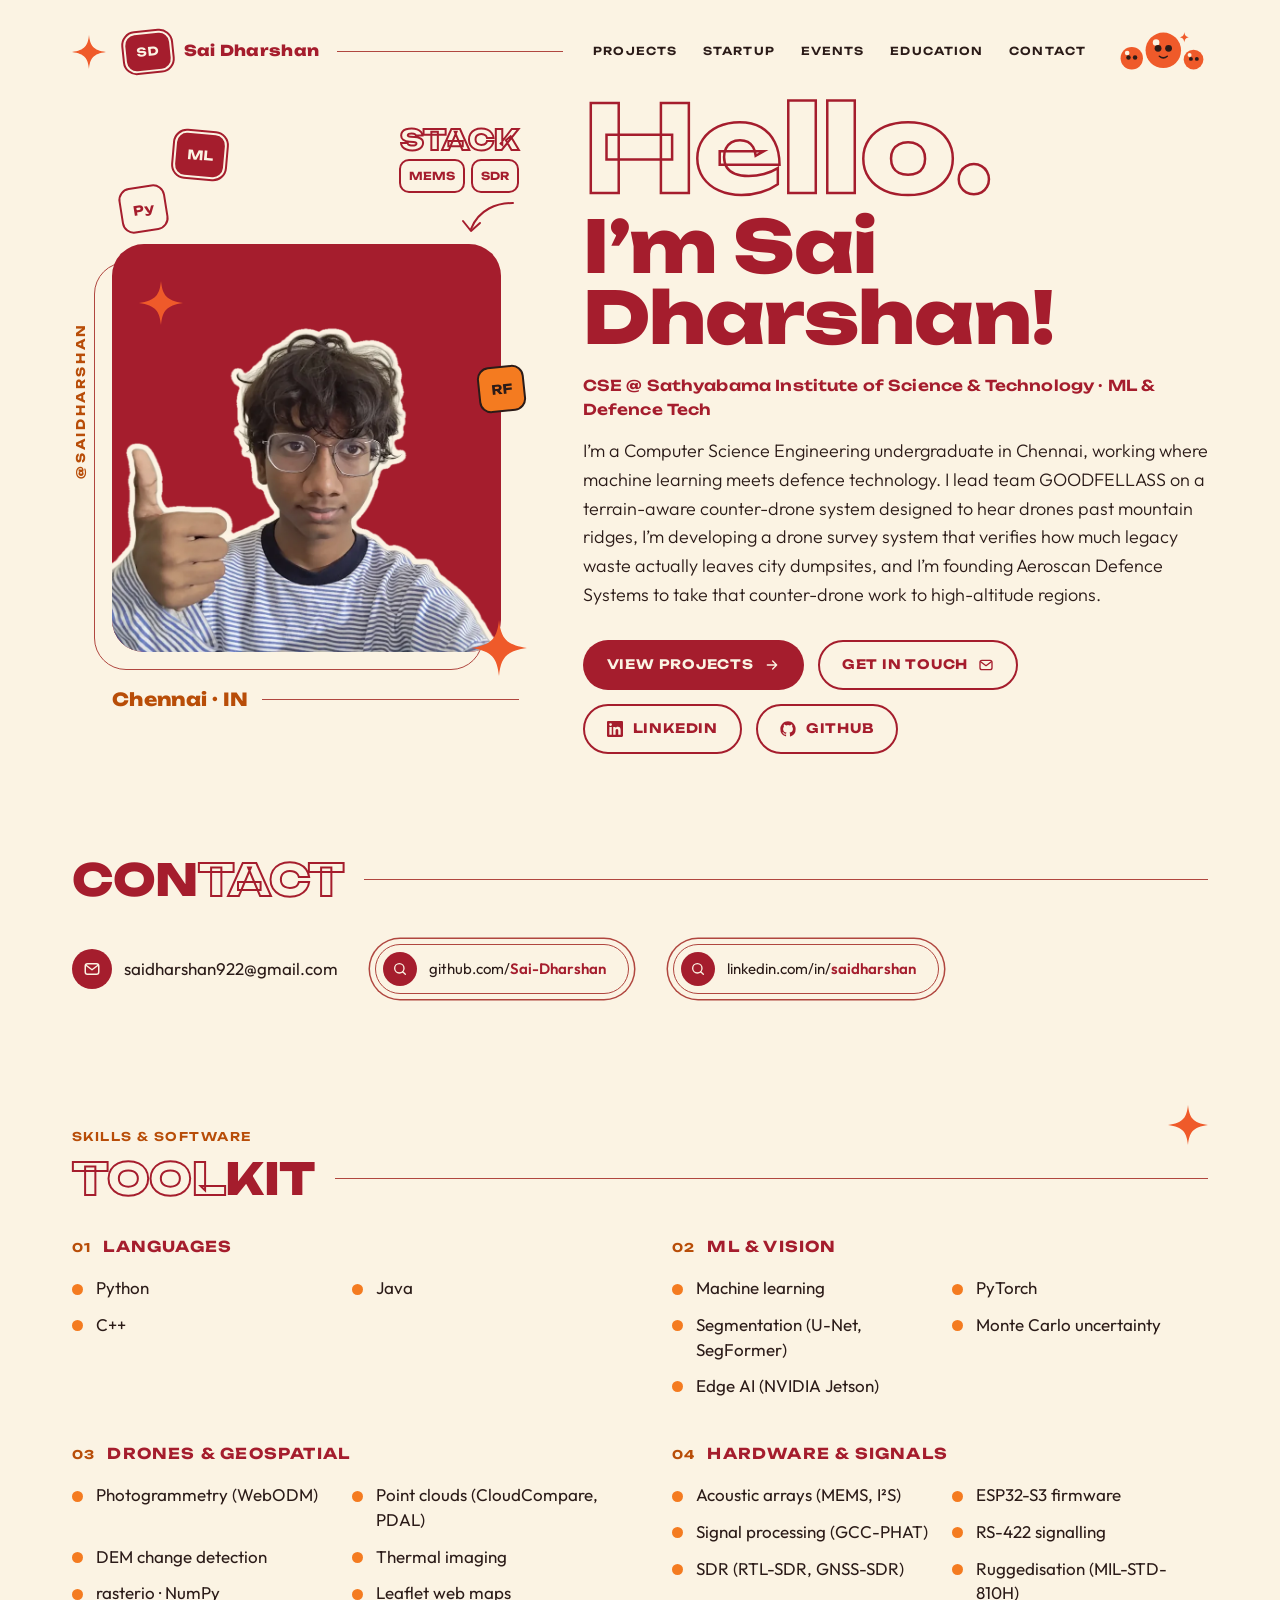
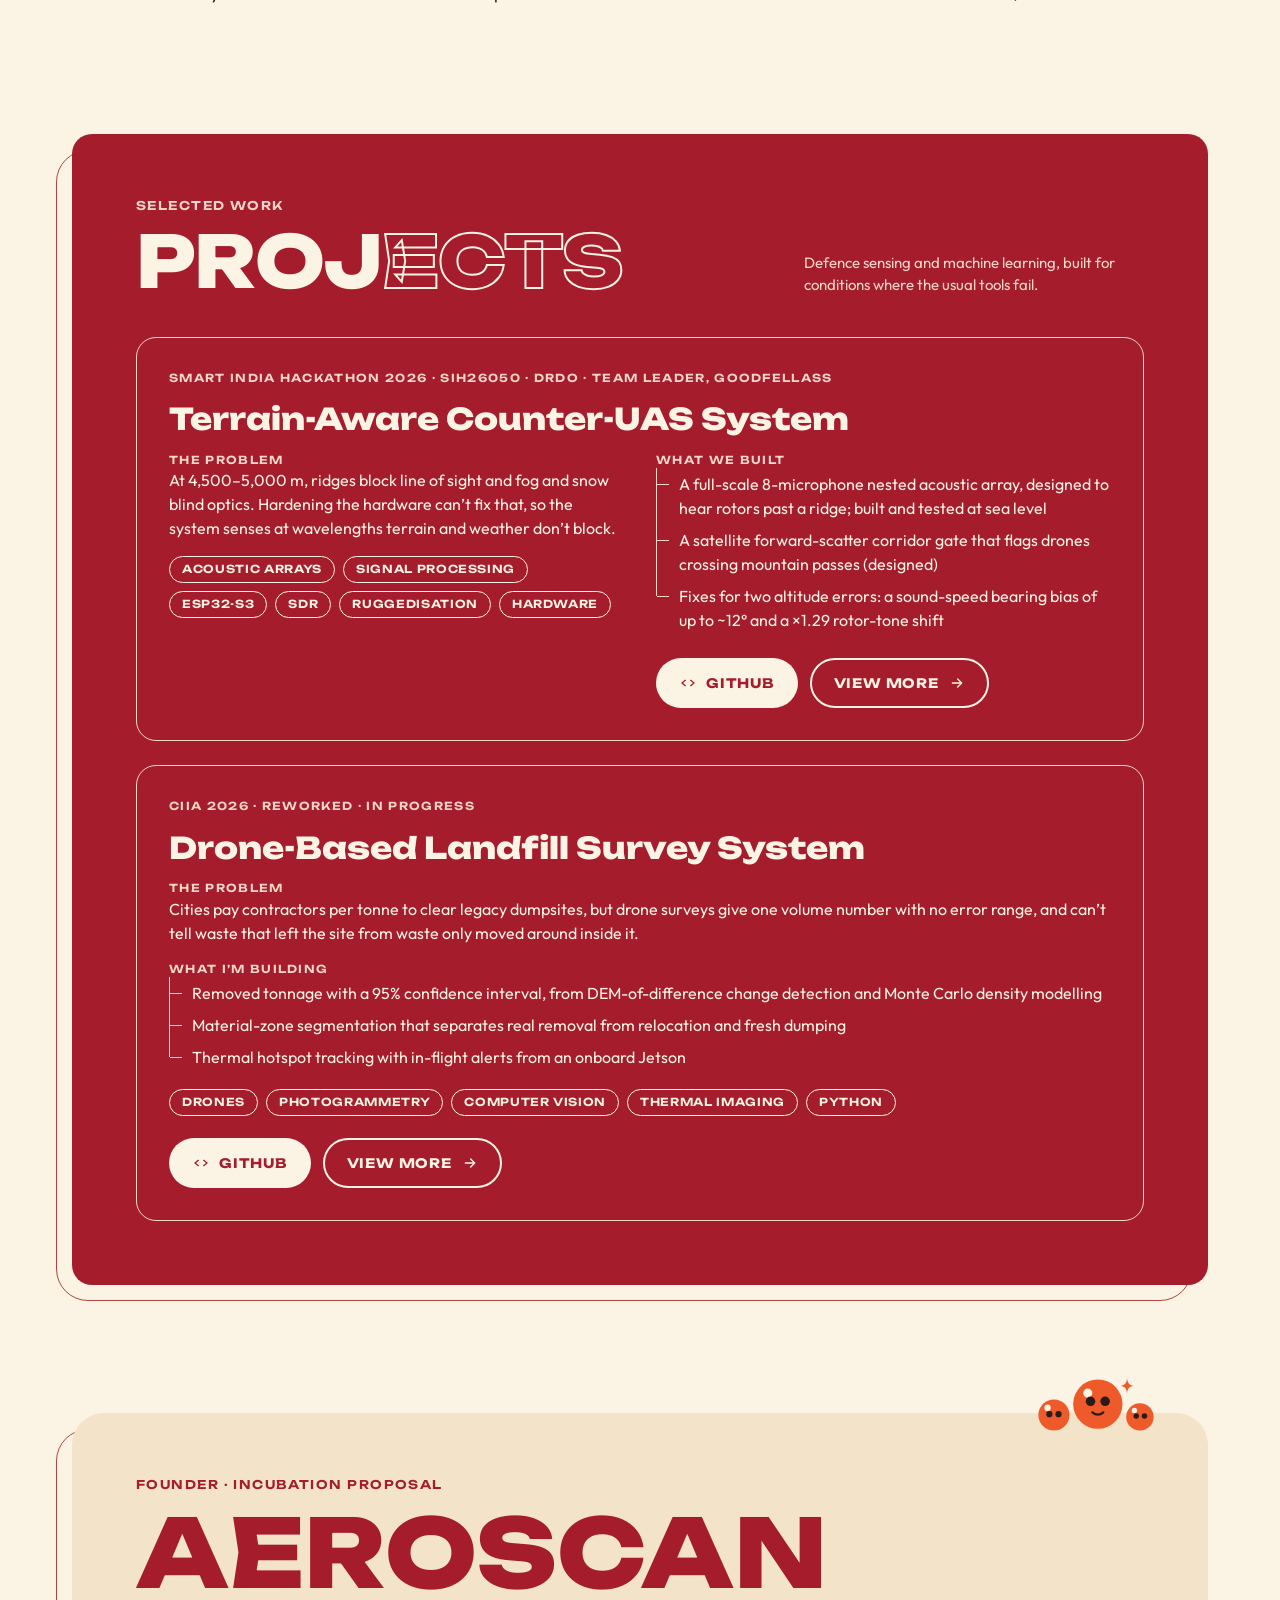
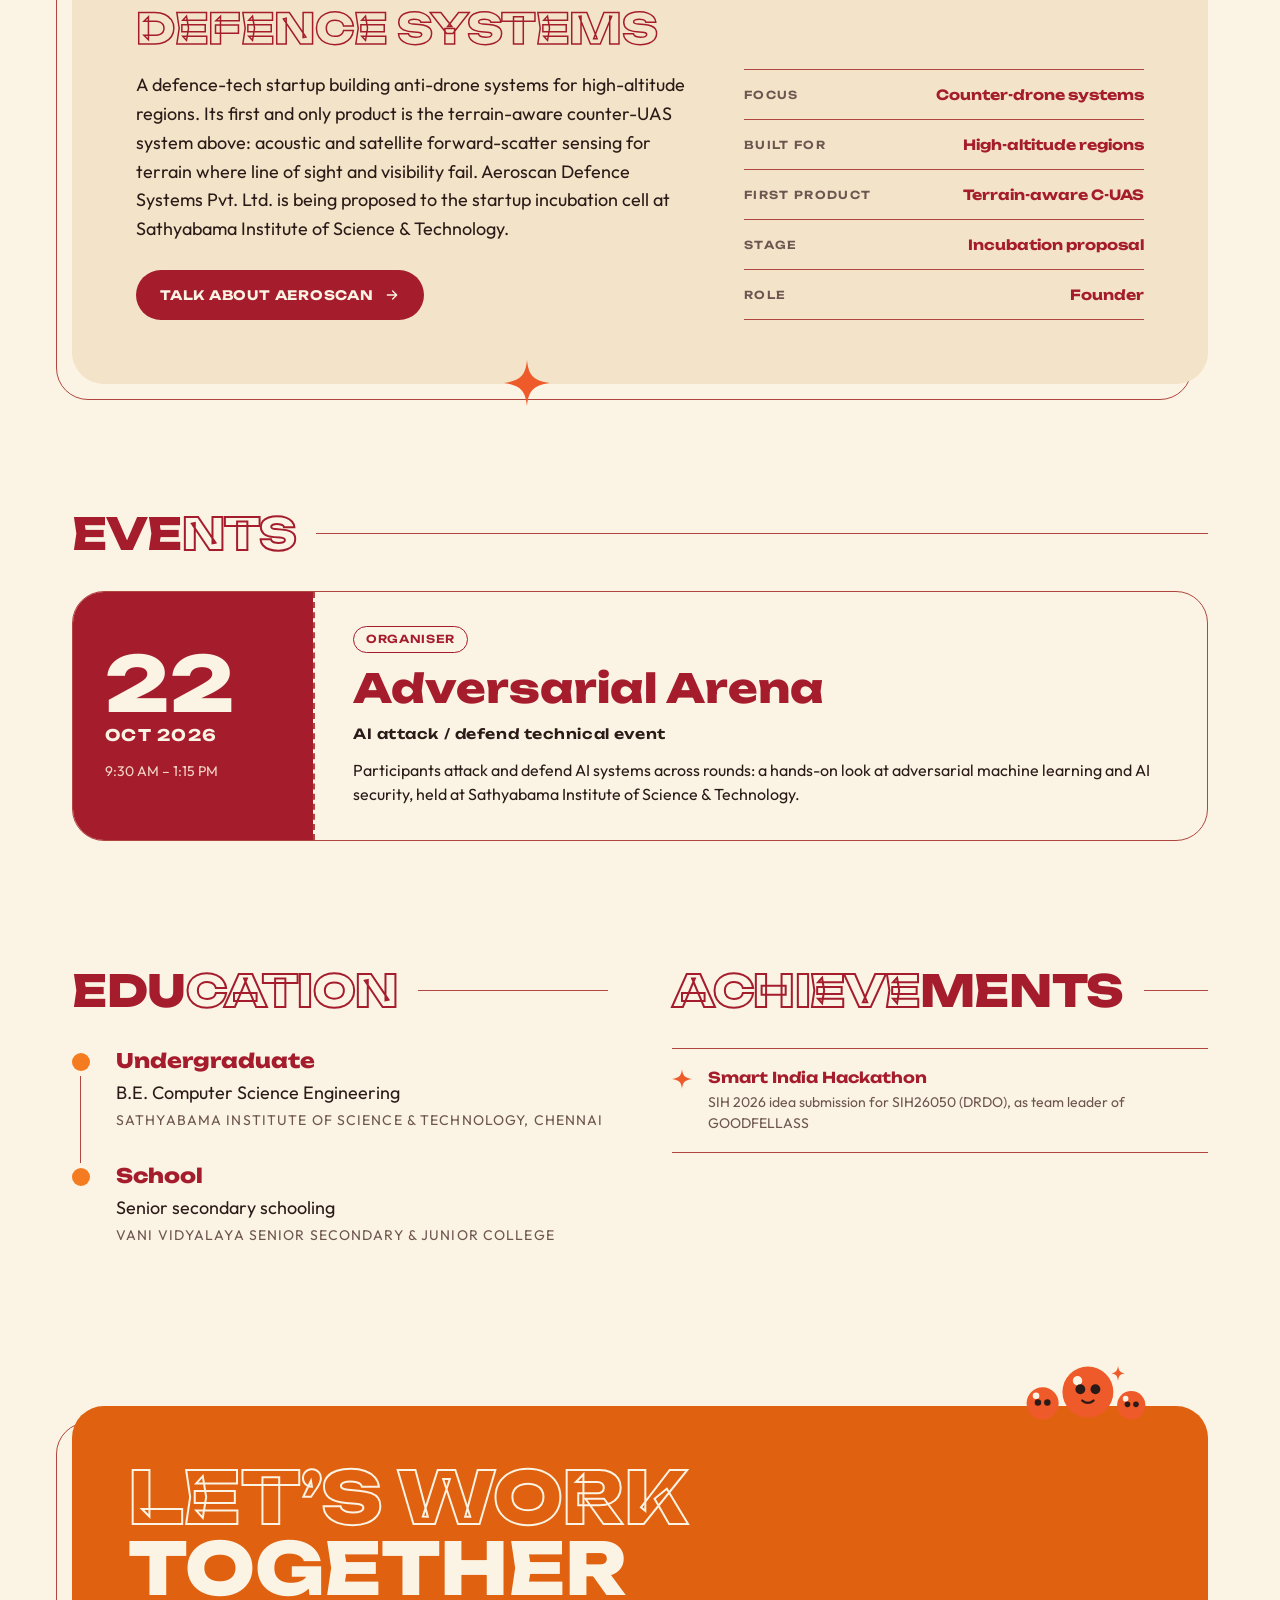
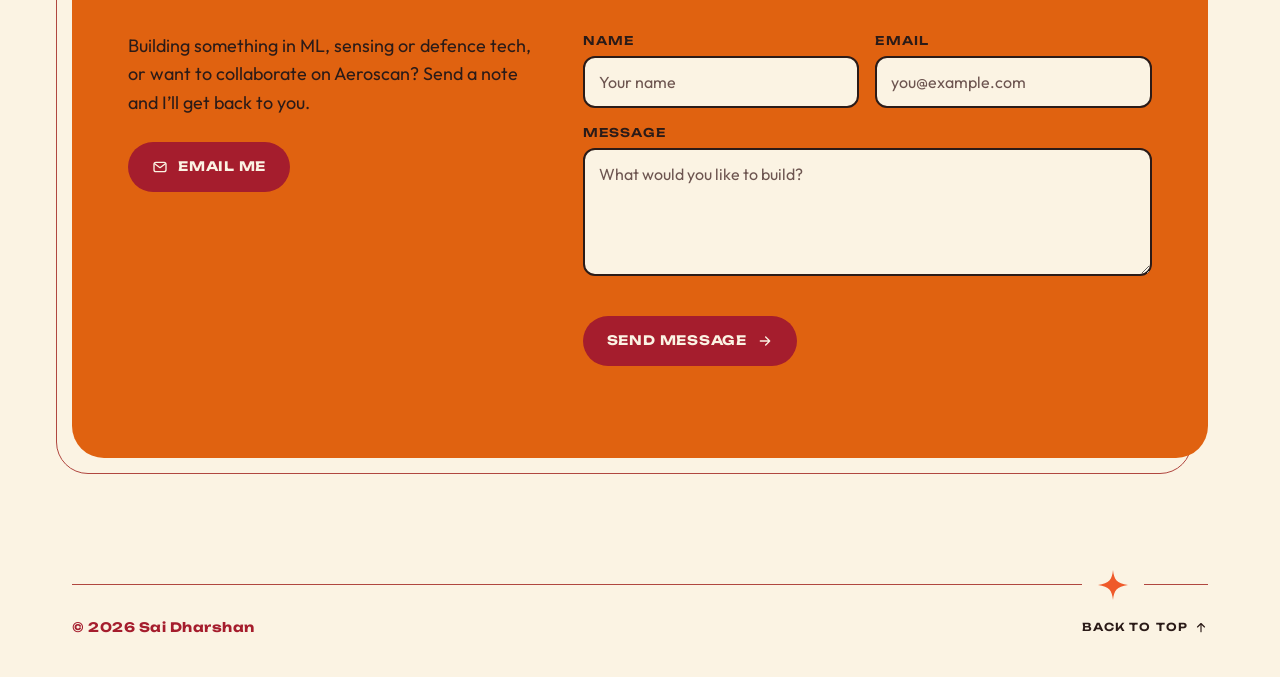
==== commit d5914b5f: "Add cream sticker outline around the hero portrait Bake a cream outline that follows the photo's sil" ====
--- a/index.html
+++ b/index.html
@@ -85,7 +85,7 @@
         <div class="pblock" aria-hidden="true"></div>
         <svg class="sd-spark sp1" viewBox="0 0 48 48" aria-hidden="true"><path d="M24 0C25.6 15 29.6 21.4 48 24C29.6 26.6 25.6 33 24 48C22.4 33 18.4 26.6 0 24C18.4 21.4 22.4 15 24 0Z"/></svg>
         <div class="photo">
-          <img src="assets/img/portrait.webp" width="840" height="707" alt="Sai Dharshan giving a thumbs up" fetchpriority="high">
+          <img src="assets/img/portrait.webp" width="840" height="721" alt="Sai Dharshan giving a thumbs up" fetchpriority="high">
         </div>
         <span class="st st1 sd-sticker">Py</span>
         <span class="st st2 sd-sticker sd-sticker--crimson">ML</span>
